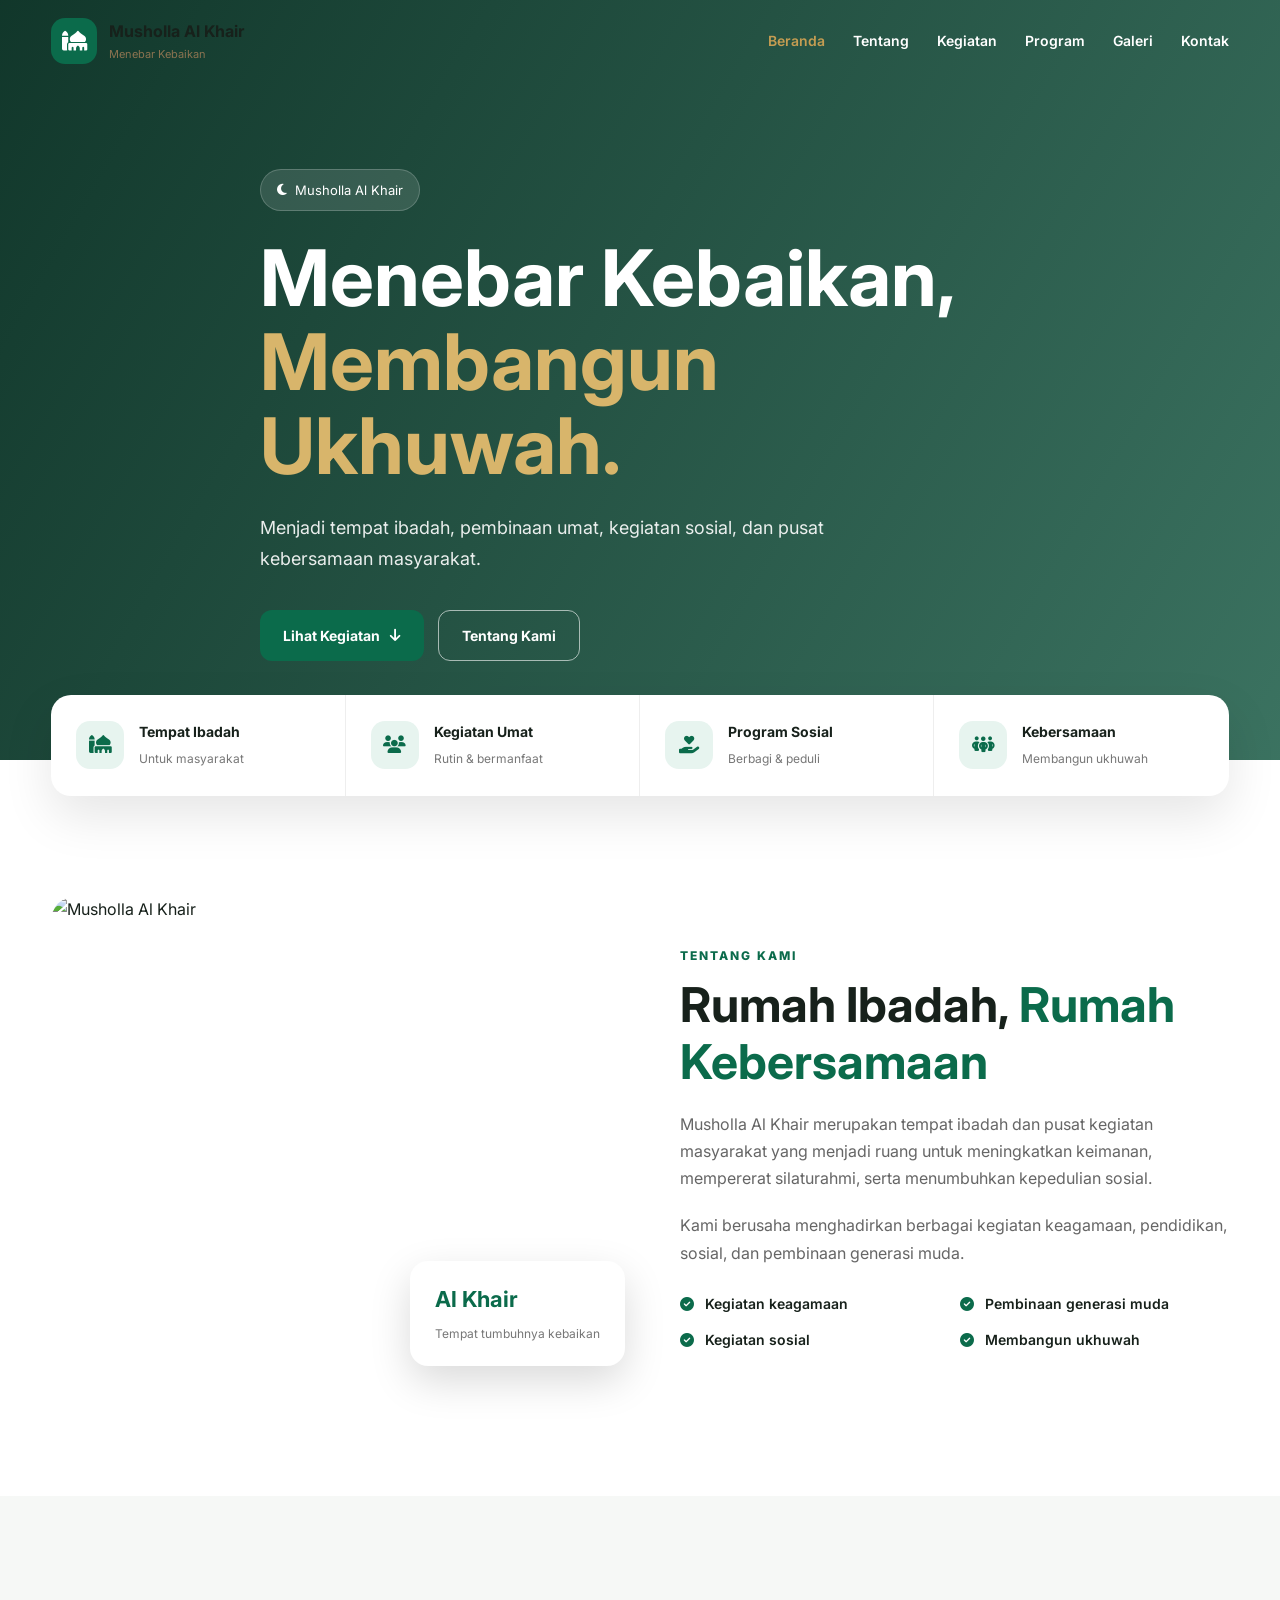
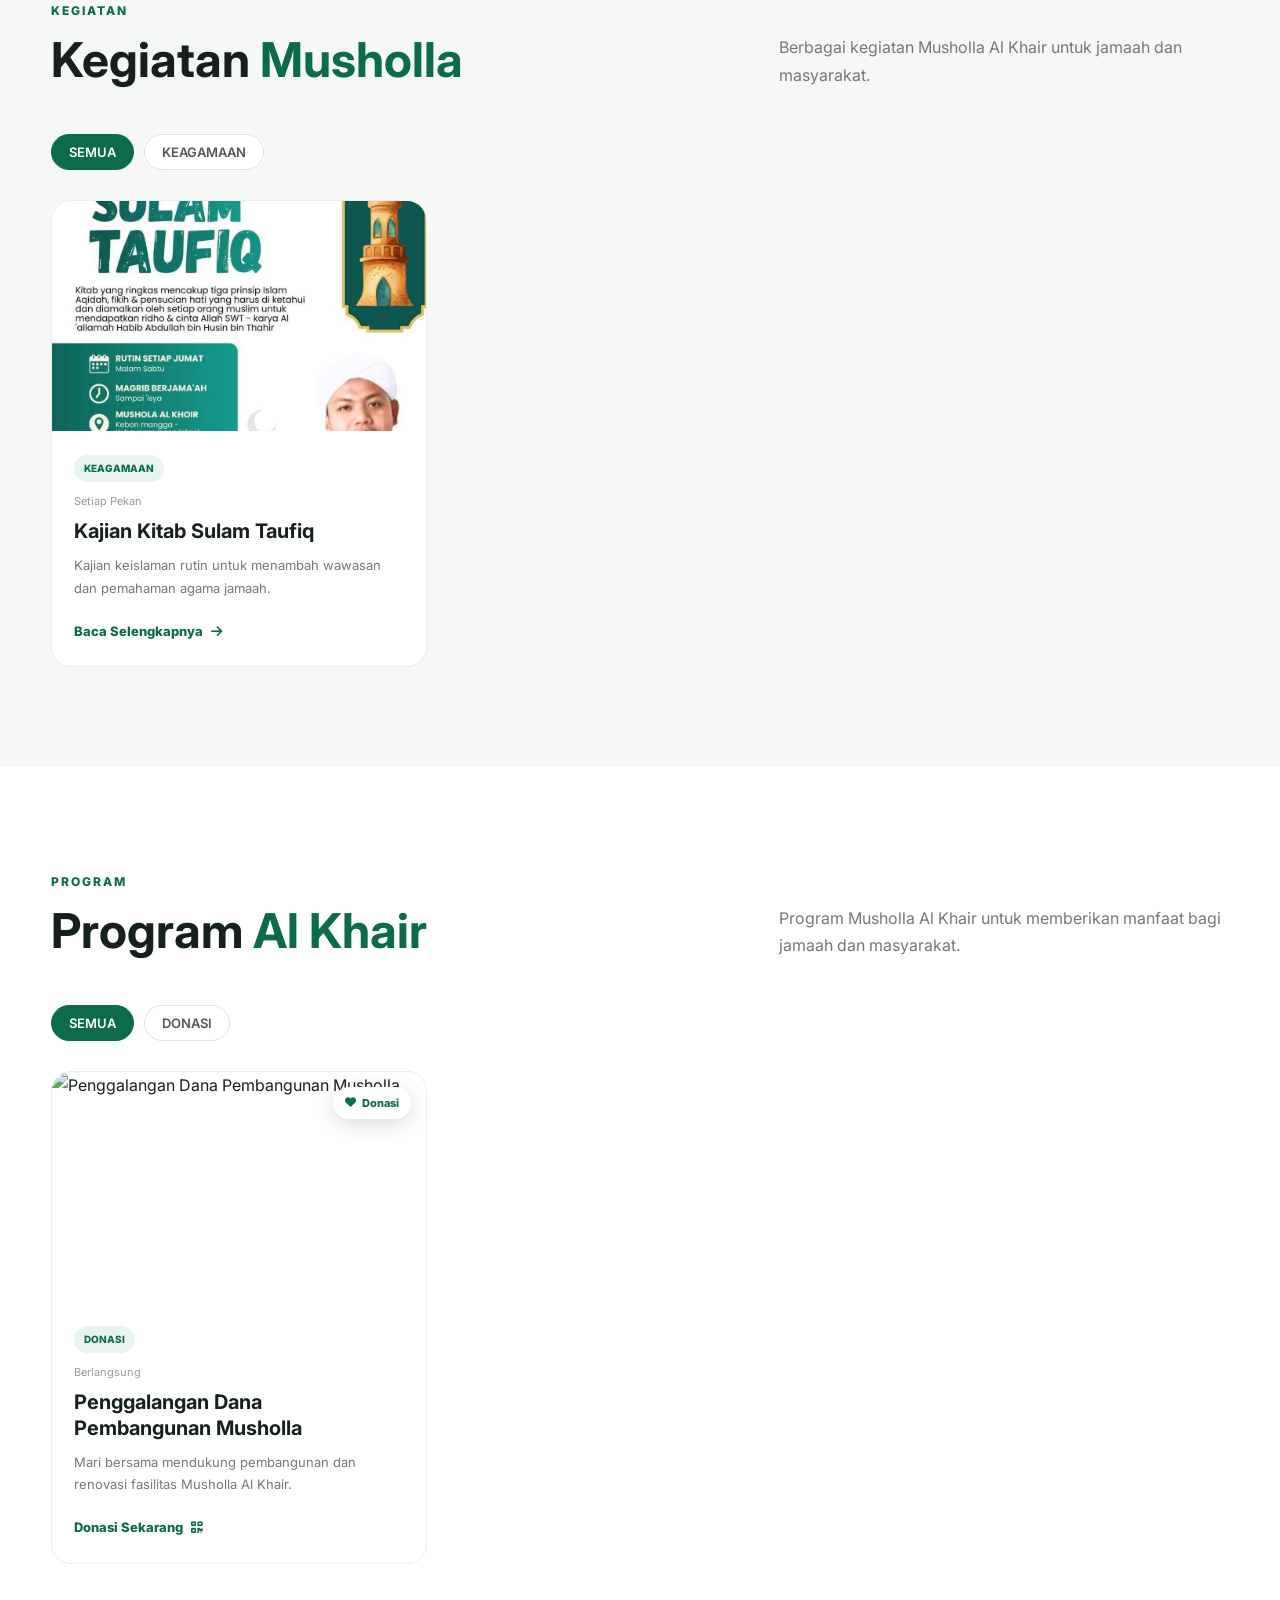
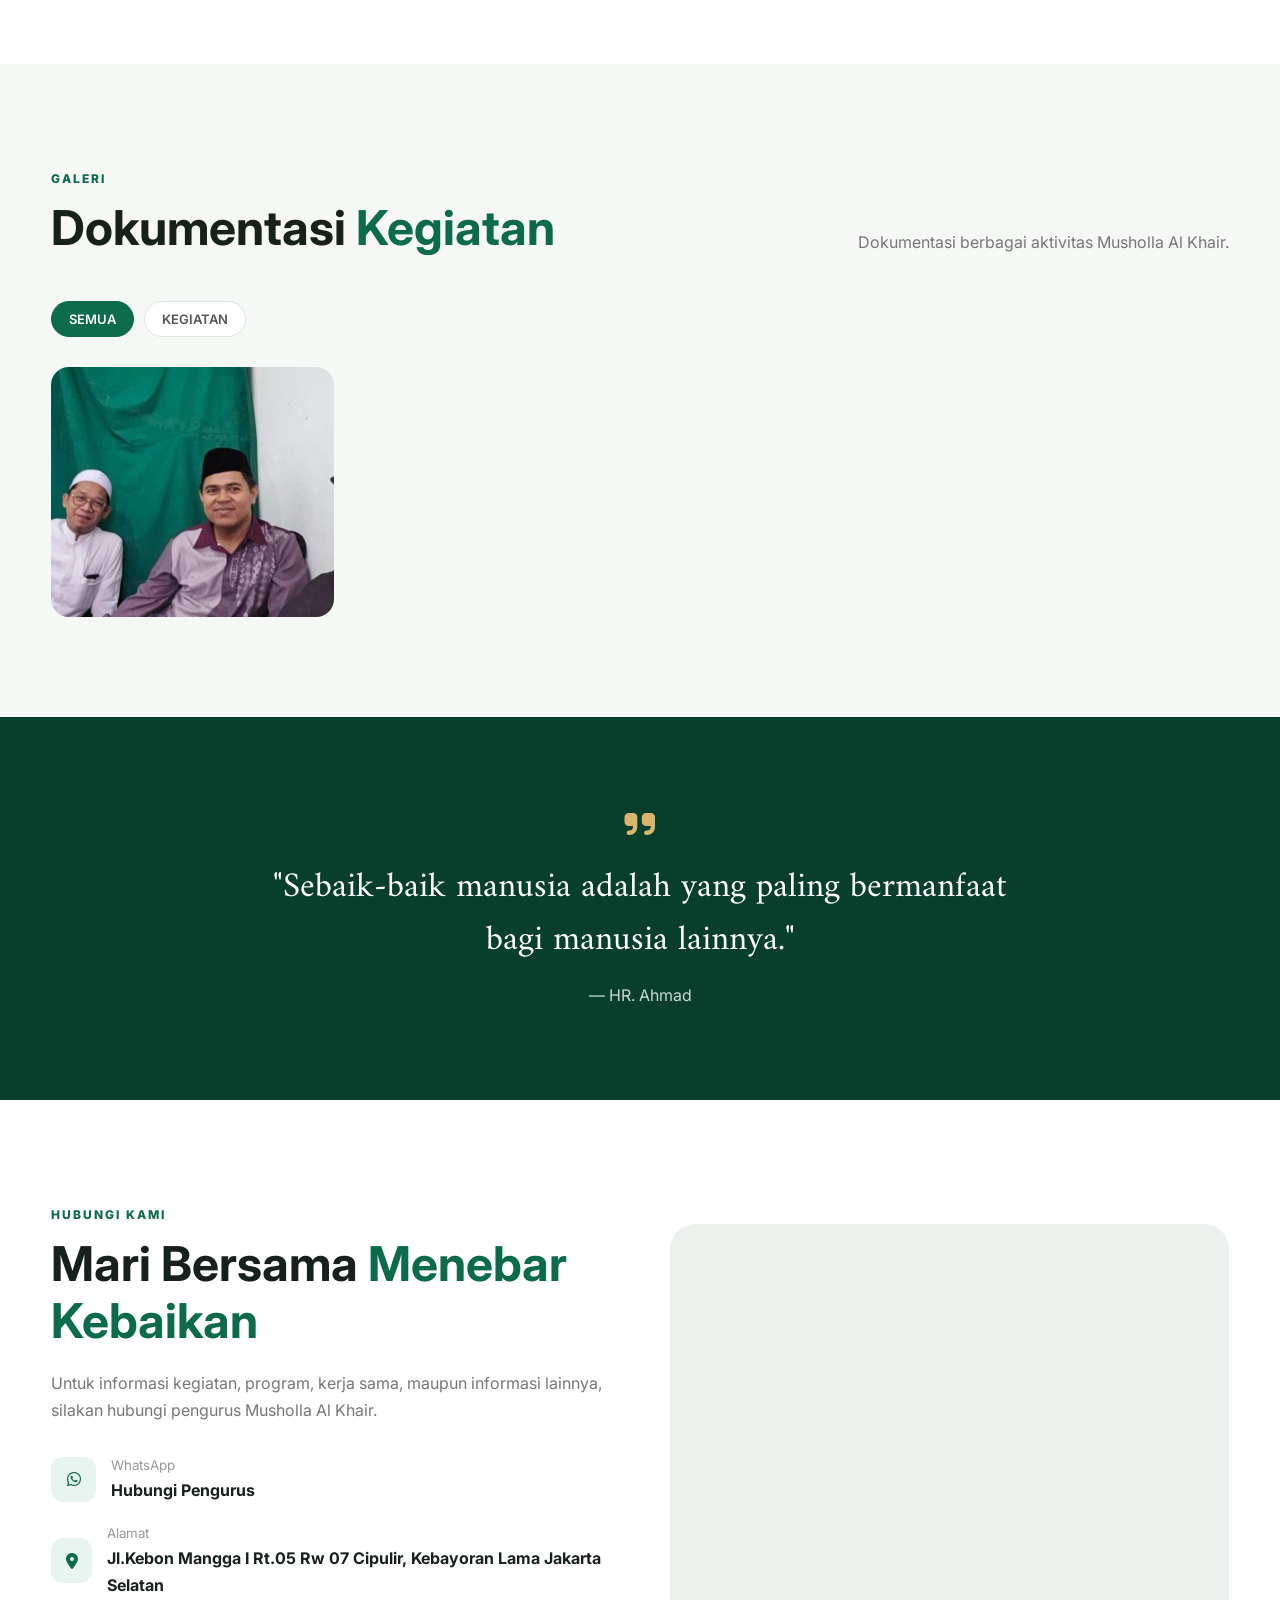
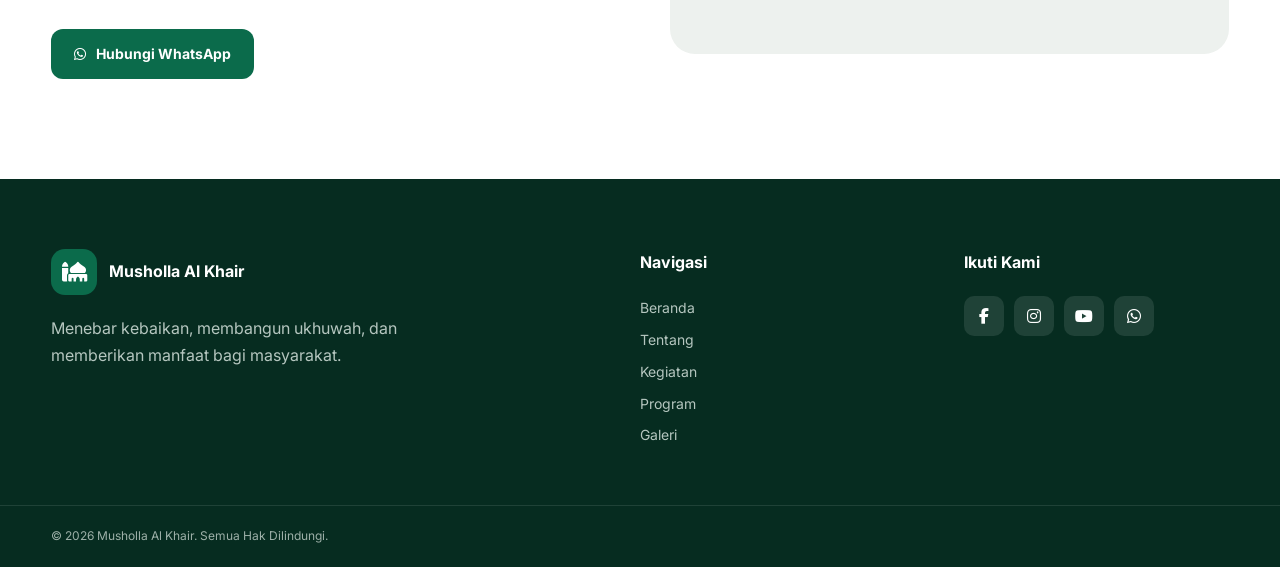
==== index.html @ 5856df9f "Update index.html" ====
<!DOCTYPE html>
<html lang="id">

<head>

    <meta charset="UTF-8">

    <meta
        name="viewport"
        content="width=device-width, initial-scale=1.0">

    <meta
        name="description"
        content="Website resmi Musholla Al Khair">

    <title>Musholla Al Khair</title>


    <!-- GOOGLE FONT -->

    <link
        rel="preconnect"
        href="https://fonts.googleapis.com">

    <link
        rel="preconnect"
        href="https://fonts.gstatic.com"
        crossorigin>

    <link
        href="https://fonts.googleapis.com/css2?family=Amiri:wght@400;700&family=Inter:wght@400;500;600;700;800&display=swap"
        rel="stylesheet">


    <!-- FONT AWESOME -->

    <link
        rel="stylesheet"
        href="https://cdnjs.cloudflare.com/ajax/libs/font-awesome/6.5.2/css/all.min.css">


    <!-- CSS -->

    <link
        rel="stylesheet"
        href="style.css">

</head>


<body>


<!-- =====================================================
     NAVBAR
===================================================== -->

<header
    class="navbar"
    id="navbar">

    <div class="container nav-container">


        <a
            href="#home"
            class="logo">

            <div class="logo-icon">
                <i class="fa-solid fa-mosque"></i>
            </div>

            <div class="logo-text">

                <strong>
                    Musholla Al Khair
                </strong>

                <span>
                    Menebar Kebaikan
                </span>

            </div>

        </a>


        <button
            class="menu-toggle"
            id="menuToggle">

            <i class="fa-solid fa-bars"></i>

        </button>


        <nav
            class="nav-menu"
            id="navMenu">

            <a
                href="#home"
                class="nav-link active">
                Beranda
            </a>

            <a
                href="#tentang"
                class="nav-link">
                Tentang
            </a>

            <a
                href="#kegiatan"
                class="nav-link">
                Kegiatan
            </a>

            <a
                href="#program"
                class="nav-link">
                Program
            </a>

            <a
                href="#galeri"
                class="nav-link">
                Galeri
            </a>

            <a
                href="#kontak"
                class="nav-link">
                Kontak
            </a>

        </nav>

    </div>

</header>



<!-- =====================================================
     HERO
===================================================== -->

<section
    class="hero"
    id="home">

    <div class="hero-overlay"></div>


    <div class="container hero-content">

        <span class="hero-badge">

            <i class="fa-solid fa-moon"></i>

            Musholla Al Khair

        </span>


        <h1>

            Menebar Kebaikan,
            <span>Membangun Ukhuwah.</span>

        </h1>


        <p>

            Menjadi tempat ibadah, pembinaan umat,
            kegiatan sosial, dan pusat kebersamaan
            masyarakat.

        </p>


        <div class="hero-buttons">

            <a
                href="#kegiatan"
                class="btn btn-primary">

                Lihat Kegiatan

                <i class="fa-solid fa-arrow-down"></i>

            </a>


            <a
                href="#tentang"
                class="btn btn-outline">

                Tentang Kami

            </a>

        </div>

    </div>

</section>



<!-- =====================================================
     QUICK INFO
===================================================== -->

<section class="quick-info">

    <div class="container quick-grid">


        <div class="quick-card">

            <div class="quick-icon">
                <i class="fa-solid fa-mosque"></i>
            </div>

            <div>

                <strong>
                    Tempat Ibadah
                </strong>

                <span>
                    Untuk masyarakat
                </span>

            </div>

        </div>


        <div class="quick-card">

            <div class="quick-icon">
                <i class="fa-solid fa-users"></i>
            </div>

            <div>

                <strong>
                    Kegiatan Umat
                </strong>

                <span>
                    Rutin & bermanfaat
                </span>

            </div>

        </div>


        <div class="quick-card">

            <div class="quick-icon">
                <i class="fa-solid fa-hand-holding-heart"></i>
            </div>

            <div>

                <strong>
                    Program Sosial
                </strong>

                <span>
                    Berbagi & peduli
                </span>

            </div>

        </div>


        <div class="quick-card">

            <div class="quick-icon">
                <i class="fa-solid fa-people-group"></i>
            </div>

            <div>

                <strong>
                    Kebersamaan
                </strong>

                <span>
                    Membangun ukhuwah
                </span>

            </div>

        </div>


    </div>

</section>



<!-- =====================================================
     TENTANG
===================================================== -->

<section
    class="section"
    id="tentang">

    <div class="container about-grid">


        <div class="about-image">

            <div class="about-image-main">

                <img
                    src="assets/musholla.jpg"
                    alt="Musholla Al Khair"
                    onerror="this.src='assets/no-image.jpg'">

            </div>


            <div class="about-badge">

                <strong>
                    Al Khair
                </strong>

                <span>
                    Tempat tumbuhnya kebaikan
                </span>

            </div>

        </div>


        <div class="about-content">

            <span class="section-label">
                TENTANG KAMI
            </span>


            <h2>

                Rumah Ibadah,
                <span>Rumah Kebersamaan</span>

            </h2>


            <p>

                Musholla Al Khair merupakan tempat ibadah
                dan pusat kegiatan masyarakat yang menjadi
                ruang untuk meningkatkan keimanan,
                mempererat silaturahmi, serta menumbuhkan
                kepedulian sosial.

            </p>


            <p>

                Kami berusaha menghadirkan berbagai
                kegiatan keagamaan, pendidikan, sosial,
                dan pembinaan generasi muda.

            </p>


            <div class="about-points">

                <div>
                    <i class="fa-solid fa-circle-check"></i>
                    Kegiatan keagamaan
                </div>

                <div>
                    <i class="fa-solid fa-circle-check"></i>
                    Pembinaan generasi muda
                </div>

                <div>
                    <i class="fa-solid fa-circle-check"></i>
                    Kegiatan sosial
                </div>

                <div>
                    <i class="fa-solid fa-circle-check"></i>
                    Membangun ukhuwah
                </div>

            </div>

        </div>

    </div>

</section>



<!-- =====================================================
     KEGIATAN
===================================================== -->

<section
    class="section section-light"
    id="kegiatan">

    <div class="container">


        <div class="section-heading">

            <div>

                <span class="section-label">
                    KEGIATAN
                </span>

                <h2>
                    Kegiatan
                    <span>Musholla</span>
                </h2>

            </div>


            <p>

                Berbagai kegiatan Musholla Al Khair
                untuk jamaah dan masyarakat.

            </p>

        </div>


        <!-- FILTER OTOMATIS DARI JSON -->

        <div
            class="category-filter"
            id="kegiatanFilter">
        </div>


        <!-- DATA OTOMATIS DARI KEGIATAN.JSON -->

        <div
            class="content-grid"
            id="kegiatanContainer">

            <div class="loading">

                <i class="fa-solid fa-spinner fa-spin"></i>

                Memuat kegiatan...

            </div>

        </div>

    </div>

</section>



<!-- =====================================================
     PROGRAM
===================================================== -->

<section
    class="section"
    id="program">

    <div class="container">


        <div class="section-heading">

            <div>

                <span class="section-label">
                    PROGRAM
                </span>

                <h2>
                    Program
                    <span>Al Khair</span>
                </h2>

            </div>


            <p>

                Program Musholla Al Khair untuk
                memberikan manfaat bagi jamaah
                dan masyarakat.

            </p>

        </div>


        <!-- FILTER OTOMATIS -->

        <div
            class="category-filter"
            id="programFilter">
        </div>


        <!-- DATA DARI PROGRAM.JSON -->

        <div
            class="content-grid"
            id="programContainer">

            <div class="loading">

                <i class="fa-solid fa-spinner fa-spin"></i>

                Memuat program...

            </div>

        </div>

    </div>

</section>



<!-- =====================================================
     GALERI
===================================================== -->

<section
    class="section section-light"
    id="galeri">

    <div class="container">


        <div class="section-heading">

            <div>

                <span class="section-label">
                    GALERI
                </span>

                <h2>
                    Dokumentasi
                    <span>Kegiatan</span>
                </h2>

            </div>


            <p>

                Dokumentasi berbagai aktivitas
                Musholla Al Khair.

            </p>

        </div>


        <!-- FILTER -->

        <div
            class="category-filter"
            id="galeriFilter">
        </div>


        <!-- DATA DARI GALERI.JSON -->

        <div
            class="gallery-grid"
            id="galeriContainer">

            <div class="loading">

                <i class="fa-solid fa-spinner fa-spin"></i>

                Memuat galeri...

            </div>

        </div>

    </div>

</section>



<!-- =====================================================
     QUOTE
===================================================== -->

<section class="quote-section">

    <div class="container">

        <div class="quote-content">

            <i class="fa-solid fa-quote-right quote-icon"></i>

            <p>

                "Sebaik-baik manusia adalah yang
                paling bermanfaat bagi manusia lainnya."

            </p>

            <span>
                — HR. Ahmad
            </span>

        </div>

    </div>

</section>



<!-- =====================================================
     KONTAK
===================================================== -->

<section
    class="section"
    id="kontak">

    <div class="container contact-grid">


        <div class="contact-info">

            <span class="section-label">
                HUBUNGI KAMI
            </span>


            <h2>

                Mari Bersama
                <span>Menebar Kebaikan</span>

            </h2>


            <p>

                Untuk informasi kegiatan, program,
                kerja sama, maupun informasi lainnya,
                silakan hubungi pengurus Musholla Al Khair.

            </p>


            <div class="contact-list">

                <div class="contact-item">

                    <div class="contact-icon">

                        <i class="fa-brands fa-whatsapp"></i>

                    </div>

                    <div>

                        <small>
                            WhatsApp
                        </small>

                        <strong>
                            Hubungi Pengurus
                        </strong>

                    </div>

                </div>


                <div class="contact-item">

                    <div class="contact-icon">

                        <i class="fa-solid fa-location-dot"></i>

                    </div>

                    <div>

                        <small>
                            Alamat
                        </small>

                        <strong>
                            Jl.Kebon Mangga I Rt.05 Rw 07 Cipulir, Kebayoran Lama Jakarta Selatan
                        </strong>

                    </div>

                </div>

            </div>


            <a
                href="https://wa.me/6287781546647"
                target="_blank"
                class="btn btn-primary">

                <i class="fa-brands fa-whatsapp"></i>

                Hubungi WhatsApp

            </a>

        </div>


        <div class="map-box">

            <iframe
                src="https://www.google.com/maps/embed?pb=!1m18!1m12!1m3!1d253838.4891279268!2d106.48864358671881!3d-6.233859599999998!2m3!1f0!2f0!3f0!3m2!1i1024!2i768!4f13.1!3m3!1m2!1s0x2e69f1f5f1767aef%3A0x441245a00225a59f!2sMusala%20Al%20Khair!5e0!3m2!1sen!2sus!4v1790124593108!5m2!1sen!2sus" width="400" height="300" style="border:0;" allowfullscreen="" loading="lazy" referrerpolicy="strict-origin-when-cross-origin"
                loading="lazy"
                allowfullscreen>
            </iframe>

        </div>

    </div>

</section>



<!-- =====================================================
     FOOTER
===================================================== -->

<footer class="footer">

    <div class="container footer-grid">


        <div>

            <div class="footer-logo">

                <div class="logo-icon">

                    <i class="fa-solid fa-mosque"></i>

                </div>

                <strong>
                    Musholla Al Khair
                </strong>

            </div>


            <p>

                Menebar kebaikan,
                membangun ukhuwah,
                dan memberikan manfaat
                bagi masyarakat.

            </p>

        </div>


        <div>

            <h4>
                Navigasi
            </h4>

            <a href="#home">
                Beranda
            </a>

            <a href="#tentang">
                Tentang
            </a>

            <a href="#kegiatan">
                Kegiatan
            </a>

            <a href="#program">
                Program
            </a>

            <a href="#galeri">
                Galeri
            </a>

        </div>


        <div>

            <h4>
                Ikuti Kami
            </h4>

            <div class="social-links">

                <a href="#">
                    <i class="fa-brands fa-facebook-f"></i>
                </a>

                <a href="#">
                    <i class="fa-brands fa-instagram"></i>
                </a>

                <a href="#">
                    <i class="fa-brands fa-youtube"></i>
                </a>

                <a href="#">
                    <i class="fa-brands fa-whatsapp"></i>
                </a>

            </div>

        </div>

    </div>


    <div class="footer-bottom">

        <div class="container">

            © 2026 Musholla Al Khair.
            Semua Hak Dilindungi.

        </div>

    </div>

</footer>



<!-- =====================================================
     MODAL DETAIL
===================================================== -->

<div
    class="modal"
    id="detailModal">


    <div
        class="modal-overlay"
        id="modalOverlay">
    </div>


    <div class="modal-box">


        <button
            class="modal-close"
            id="modalClose">

            <i class="fa-solid fa-xmark"></i>

        </button>


        <img
            id="modalImage"
            src=""
            alt="">


        <div class="modal-body">

            <span
                id="modalCategory"
                class="card-category">
            </span>


            <span
                id="modalDate"
                class="card-date">
            </span>


            <h2 id="modalTitle">
            </h2>


            <div
                id="modalContent"
                class="modal-content-text">
            </div>

        </div>

    </div>

</div>



<!-- BACK TO TOP -->

<button
    class="back-top"
    id="backTop">

    <i class="fa-solid fa-arrow-up"></i>

</button>



<script src="script.js"></script>

</body>

</html>
---- style.css ----
/* ========================================
   RESET
======================================== */

* {
    margin: 0;
    padding: 0;
    box-sizing: border-box;
}

html {
    scroll-behavior: smooth;
}

body {
    font-family: "Inter", sans-serif;
    color: #17211b;
    background: #ffffff;
    line-height: 1.7;
}

img {
    width: 100%;
    display: block;
}

a {
    text-decoration: none;
    color: inherit;
}

button {
    font-family: inherit;
}

.container {
    width: min(1180px, 92%);
    margin: auto;
}



/* ========================================
   NAVBAR
======================================== */

.navbar {
    position: fixed;
    top: 0;
    left: 0;
    width: 100%;
    z-index: 1000;
    padding: 18px 0;
    transition: .3s;
}

.navbar.scrolled {
    background: rgba(255,255,255,.96);
    box-shadow: 0 5px 30px rgba(0,0,0,.08);
    backdrop-filter: blur(10px);
}

.nav-container {
    display: flex;
    align-items: center;
    justify-content: space-between;
}

.logo {
    display: flex;
    align-items: center;
    gap: 12px;
}

.logo-icon {
    width: 46px;
    height: 46px;
    border-radius: 14px;
    background: #0b6b4b;
    color: white;
    display: grid;
    place-items: center;
    font-size: 20px;
}

.logo-text {
    display: flex;
    flex-direction: column;
}

.logo-text strong {
    font-size: 16px;
}

.logo-text span {
    font-size: 11px;
    color: #8b7350;
}

.nav-menu {
    display: flex;
    gap: 28px;
}

.nav-link {
    font-size: 14px;
    font-weight: 600;
    color: #ffffff;
    transition: .3s;
}

.navbar.scrolled .nav-link {
    color: #17211b;
}

.nav-link:hover,
.nav-link.active {
    color: #c59d52;
}

.menu-toggle {
    display: none;
    border: 0;
    background: none;
    font-size: 25px;
    cursor: pointer;
}



/* ========================================
   HERO
======================================== */

.hero {
    min-height: 760px;
    display: flex;
    align-items: center;
    position: relative;

    background:
        linear-gradient(
            120deg,
            rgba(4,44,31,.95),
            rgba(4,75,52,.78)
        ),
        url("assets/hero.jpg") center/cover;
}

.hero-content {
    position: relative;
    z-index: 2;
    color: white;
    max-width: 760px;
    padding-top: 70px;
}

.hero-badge {
    display: inline-flex;
    align-items: center;
    gap: 8px;
    background: rgba(255,255,255,.12);
    border: 1px solid rgba(255,255,255,.2);
    padding: 9px 16px;
    border-radius: 50px;
    font-size: 13px;
    margin-bottom: 25px;
}

.hero h1 {
    font-size: clamp(42px, 7vw, 78px);
    line-height: 1.08;
    margin-bottom: 25px;
}

.hero h1 span {
    color: #d8b56b;
    display: block;
}

.hero p {
    max-width: 650px;
    font-size: 18px;
    opacity: .9;
    margin-bottom: 35px;
}

.hero-buttons {
    display: flex;
    gap: 14px;
    flex-wrap: wrap;
}



/* ========================================
   BUTTON
======================================== */

.btn {
    display: inline-flex;
    align-items: center;
    justify-content: center;
    gap: 10px;
    padding: 13px 23px;
    border-radius: 12px;
    font-weight: 700;
    font-size: 14px;
    transition: .3s;
}

.btn-primary {
    background: #0b6b4b;
    color: white;
}

.btn-primary:hover {
    background: #08543b;
    transform: translateY(-2px);
}

.btn-outline {
    border: 1px solid rgba(255,255,255,.6);
    color: white;
}

.btn-outline:hover {
    background: white;
    color: #0b6b4b;
}



/* ========================================
   QUICK INFO
======================================== */

.quick-info {
    margin-top: -65px;
    position: relative;
    z-index: 10;
}

.quick-grid {
    display: grid;
    grid-template-columns: repeat(4,1fr);
    background: white;
    box-shadow: 0 20px 50px rgba(0,0,0,.1);
    border-radius: 20px;
    overflow: hidden;
}

.quick-card {
    padding: 25px;
    display: flex;
    align-items: center;
    gap: 15px;
    border-right: 1px solid #eee;
}

.quick-card:last-child {
    border-right: 0;
}

.quick-icon {
    width: 48px;
    height: 48px;
    border-radius: 14px;
    background: #e7f4ef;
    color: #0b6b4b;
    display: grid;
    place-items: center;
    font-size: 18px;
}

.quick-card strong {
    display: block;
    font-size: 14px;
}

.quick-card span {
    font-size: 12px;
    color: #777;
}



/* ========================================
   SECTION
======================================== */

.section {
    padding: 100px 0;
}

.section-light {
    background: #f6f8f6;
}

.section-heading {
    display: flex;
    align-items: end;
    justify-content: space-between;
    gap: 40px;
    margin-bottom: 45px;
}

.section-heading p {
    max-width: 450px;
    color: #777;
}

.section-label {
    color: #0b6b4b;
    font-size: 12px;
    font-weight: 800;
    letter-spacing: 2px;
}

.section h2 {
    font-size: clamp(32px,5vw,48px);
    line-height: 1.2;
    margin-top: 8px;
}

.section h2 span {
    color: #0b6b4b;
}



/* ========================================
   ABOUT
======================================== */

.about-grid {
    display: grid;
    grid-template-columns: 1fr 1fr;
    gap: 80px;
    align-items: center;
}

.about-image {
    position: relative;
}

.about-image-main {
    border-radius: 25px;
    overflow: hidden;
    height: 500px;
}

.about-image-main img {
    height: 100%;
    object-fit: cover;
}

.about-badge {
    position: absolute;
    right: -25px;
    bottom: 30px;
    background: white;
    padding: 20px 25px;
    border-radius: 18px;
    box-shadow: 0 15px 40px rgba(0,0,0,.15);
}

.about-badge strong {
    display: block;
    color: #0b6b4b;
    font-size: 22px;
}

.about-badge span {
    font-size: 12px;
    color: #777;
}

.about-content p {
    color: #666;
    margin-top: 20px;
}

.about-points {
    margin-top: 25px;
    display: grid;
    grid-template-columns: 1fr 1fr;
    gap: 12px;
}

.about-points div {
    font-size: 14px;
    font-weight: 600;
}

.about-points i {
    color: #0b6b4b;
    margin-right: 7px;
}



/* ========================================
   FILTER
======================================== */

.category-filter {
    display: flex;
    gap: 10px;
    flex-wrap: wrap;
    margin-bottom: 30px;
}

.filter-btn {
    border: 1px solid #dce5df;
    background: white;
    color: #555;
    padding: 9px 17px;
    border-radius: 50px;
    cursor: pointer;
    font-size: 13px;
    font-weight: 600;
    transition: .3s;
}

.filter-btn:hover,
.filter-btn.active {
    background: #0b6b4b;
    border-color: #0b6b4b;
    color: white;
}



/* ========================================
   CONTENT GRID
======================================== */

.content-grid {
    display: grid;
    grid-template-columns: repeat(3,1fr);
    gap: 25px;
}



/* ========================================
   CARD
======================================== */

.data-card {
    background: white;
    border-radius: 20px;
    overflow: hidden;
    border: 1px solid #e8eee9;
    transition: .3s;
}

.data-card:hover {
    transform: translateY(-7px);
    box-shadow: 0 20px 45px rgba(0,0,0,.08);
}

.card-image {
    height: 230px;
    position: relative;
    overflow: hidden;
}

.card-image img {
    height: 100%;
    object-fit: cover;
    transition: .5s;
}

.data-card:hover .card-image img {
    transform: scale(1.06);
}

.card-body {
    padding: 22px;
}

.card-category {
    display: inline-block;
    background: #e8f4ef;
    color: #0b6b4b;
    padding: 5px 10px;
    border-radius: 50px;
    font-size: 10px;
    font-weight: 800;
    margin-bottom: 10px;
}

.card-date {
    display: block;
    font-size: 11px;
    color: #999;
    margin-bottom: 8px;
}

.card-body h3 {
    font-size: 20px;
    line-height: 1.3;
    margin-bottom: 10px;
}

.card-body p {
    color: #777;
    font-size: 13px;
    margin-bottom: 18px;
}

.read-more {
    border: 0;
    background: none;
    color: #0b6b4b;
    font-weight: 800;
    font-size: 13px;
    cursor: pointer;
}

.read-more i {
    margin-left: 5px;
}



/* ========================================
   GALLERY
======================================== */

.gallery-grid {
    display: grid;
    grid-template-columns: repeat(4,1fr);
    gap: 15px;
}

.gallery-item {
    position: relative;
    height: 250px;
    border-radius: 18px;
    overflow: hidden;
    cursor: pointer;
}

.gallery-item img {
    height: 100%;
    object-fit: cover;
    transition: .5s;
}

.gallery-item:hover img {
    transform: scale(1.08);
}

.gallery-overlay {
    position: absolute;
    inset: 0;
    background: linear-gradient(
        transparent,
        rgba(0,0,0,.8)
    );
    display: flex;
    flex-direction: column;
    justify-content: end;
    padding: 20px;
    color: white;
    opacity: 0;
    transition: .3s;
}

.gallery-item:hover .gallery-overlay {
    opacity: 1;
}

.gallery-overlay h3 {
    font-size: 16px;
}

.gallery-overlay span {
    font-size: 11px;
}



/* ========================================
   QUOTE
======================================== */

.quote-section {
    background: #073f2c;
    color: white;
    padding: 90px 0;
    text-align: center;
}

.quote-content {
    max-width: 800px;
    margin: auto;
}

.quote-icon {
    color: #d8b56b;
    font-size: 35px;
    margin-bottom: 20px;
}

.quote-content p {
    font-family: "Amiri", serif;
    font-size: 35px;
    line-height: 1.5;
}

.quote-content span {
    display: block;
    margin-top: 15px;
    color: #c9d8d1;
}



/* ========================================
   CONTACT
======================================== */

.contact-grid {
    display: grid;
    grid-template-columns: 1fr 1fr;
    gap: 60px;
    align-items: center;
}

.contact-info > p {
    color: #777;
    margin: 20px 0 30px;
}

.contact-list {
    margin-bottom: 30px;
}

.contact-item {
    display: flex;
    gap: 15px;
    align-items: center;
    margin-bottom: 18px;
}

.contact-icon {
    width: 45px;
    height: 45px;
    background: #e7f4ef;
    color: #0b6b4b;
    border-radius: 12px;
    display: grid;
    place-items: center;
}

.contact-item small {
    display: block;
    color: #999;
}

.contact-item strong {
    display: block;
}

.map-box {
    height: 430px;
    border-radius: 25px;
    overflow: hidden;
    position: relative;
    background: #edf1ee;
}

.map-box iframe {
    width: 100%;
    height: 100%;
    border: 0;
}

.map-placeholder {
    position: absolute;
    inset: 0;
    display: none;
    place-items: center;
    background: #e8eee9;
    color: #0b6b4b;
    font-weight: 700;
    gap: 10px;
}



/* ========================================
   FOOTER
======================================== */

.footer {
    background: #062c20;
    color: white;
    padding-top: 70px;
}

.footer-grid {
    display: grid;
    grid-template-columns: 2fr 1fr 1fr;
    gap: 60px;
    padding-bottom: 50px;
}

.footer-logo {
    display: flex;
    align-items: center;
    gap: 12px;
    margin-bottom: 20px;
}

.footer p {
    color: #b5c6bf;
    max-width: 400px;
}

.footer h4 {
    margin-bottom: 20px;
}

.footer-grid > div:nth-child(2) a {
    display: block;
    color: #b5c6bf;
    margin-bottom: 8px;
    font-size: 14px;
}

.social-links {
    display: flex;
    gap: 10px;
}

.social-links a {
    width: 40px;
    height: 40px;
    display: grid;
    place-items: center;
    border-radius: 10px;
    background: rgba(255,255,255,.1);
}

.footer-bottom {
    border-top: 1px solid rgba(255,255,255,.1);
    padding: 20px 0;
    color: #9db0a8;
    font-size: 12px;
}



/* ========================================
   MODAL
======================================== */

.modal {
    position: fixed;
    inset: 0;
    z-index: 2000;
    display: none;
    align-items: center;
    justify-content: center;
    padding: 20px;
}

.modal.show {
    display: flex;
}

.modal-overlay {
    position: absolute;
    inset: 0;
    background: rgba(0,0,0,.7);
    backdrop-filter: blur(5px);
}

.modal-box {
    position: relative;
    z-index: 2;
    background: white;
    width: min(850px,100%);
    max-height: 90vh;
    overflow-y: auto;
    border-radius: 25px;
    box-shadow: 0 30px 80px rgba(0,0,0,.3);
}

.modal-box > img {
    width: 100%;
    height: 350px;
    object-fit: cover;
}

.modal-body {
    padding: 30px;
}

.modal-body h2 {
    font-size: 30px;
    margin: 8px 0 20px;
}

.modal-content-text {
    color: #666;
    line-height: 1.9;
    white-space: pre-line;
}

.modal-close {
    position: absolute;
    right: 18px;
    top: 18px;
    z-index: 5;
    width: 40px;
    height: 40px;
    border: 0;
    border-radius: 50%;
    background: white;
    cursor: pointer;
    font-size: 18px;
}



/* ========================================
   LOADING
======================================== */

.loading {
    grid-column: 1 / -1;
    text-align: center;
    padding: 50px;
    color: #777;
}



/* ========================================
   BACK TOP
======================================== */

.back-top {
    position: fixed;
    right: 25px;
    bottom: 25px;
    width: 45px;
    height: 45px;
    border: 0;
    border-radius: 14px;
    background: #0b6b4b;
    color: white;
    cursor: pointer;
    opacity: 0;
    visibility: hidden;
    transition: .3s;
    z-index: 500;
}

.back-top.show {
    opacity: 1;
    visibility: visible;
}



/* ========================================
   RESPONSIVE
======================================== */

@media(max-width: 900px) {

    .nav-menu {
        position: absolute;
        top: 80px;
        left: 4%;
        width: 92%;
        background: white;
        padding: 20px;
        border-radius: 18px;
        box-shadow: 0 20px 40px rgba(0,0,0,.1);
        display: none;
        flex-direction: column;
    }

    .nav-menu.show {
        display: flex;
    }

    .nav-link {
        color: #17211b !important;
    }

    .menu-toggle {
        display: block;
        color: white;
    }

    .navbar.scrolled .menu-toggle {
        color: #17211b;
    }

    .quick-grid {
        grid-template-columns: 1fr 1fr;
    }

    .quick-card {
        border-bottom: 1px solid #eee;
    }

    .about-grid,
    .contact-grid {
        grid-template-columns: 1fr;
    }

    .content-grid {
        grid-template-columns: 1fr 1fr;
    }

    .gallery-grid {
        grid-template-columns: 1fr 1fr;
    }

    .footer-grid {
        grid-template-columns: 1fr 1fr;
    }

    .about-badge {
        right: 15px;
    }

}



@media(max-width: 600px) {

    .hero {
        min-height: 680px;
    }

    .hero h1 {
        font-size: 42px;
    }

    .hero p {
        font-size: 15px;
    }

    .quick-grid {
        grid-template-columns: 1fr;
    }

    .quick-card {
        border-right: 0;
    }

    .section {
        padding: 70px 0;
    }

    .section-heading {
        display: block;
    }

    .section-heading p {
        margin-top: 15px;
    }

    .content-grid {
        grid-template-columns: 1fr;
    }

    .gallery-grid {
        grid-template-columns: 1fr 1fr;
    }

    .gallery-item {
        height: 180px;
    }

    .about-image-main {
        height: 350px;
    }

    .about-points {
        grid-template-columns: 1fr;
    }

    .quote-content p {
        font-size: 28px;
    }

    .contact-grid {
        gap: 30px;
    }

    .footer-grid {
        grid-template-columns: 1fr;
        gap: 35px;
    }

    .modal-box > img {
        height: 220px;
    }

    .modal-body {
        padding: 20px;
    }

}
/* =====================================================
   PROGRAM DONASI
===================================================== */

.donation-program {
    position: relative;
}


.donation-badge {
    position: absolute;
    top: 15px;
    right: 15px;

    display: inline-flex;
    align-items: center;
    gap: 6px;

    background: #ffffff;
    color: #0b6b4b;

    padding: 7px 12px;

    border-radius: 50px;

    font-size: 11px;
    font-weight: 800;

    box-shadow:
        0 5px 20px rgba(0,0,0,.15);
}


.donation-button {
    color: #0b6b4b;
}



/* =====================================================
   DONATION DETAIL
===================================================== */

.donation-detail > p {
    color: #666;
    margin-bottom: 25px;
}


.donation-amount {
    display: grid;
    grid-template-columns: 1fr 1fr;
    gap: 15px;
    margin-bottom: 20px;
}


.donation-amount > div {
    background: #f4f8f5;
    padding: 15px;
    border-radius: 14px;
}


.donation-amount small {
    display: block;
    color: #999;
    font-size: 11px;
    margin-bottom: 5px;
}


.donation-amount strong {
    display: block;
    color: #0b6b4b;
    font-size: 18px;
}


.detail-progress {
    display: flex;
    align-items: center;
    gap: 12px;
    margin-bottom: 30px;
}


.detail-progress-bar {
    height: 9px;
    flex: 1;
    background: #e4ebe6;
    border-radius: 50px;
    overflow: hidden;
}


.detail-progress-bar div {
    height: 100%;
    background: #0b6b4b;
    border-radius: 50px;
}


.detail-progress > strong {
    color: #0b6b4b;
    font-size: 13px;
}



/* =====================================================
   QR DETAIL
===================================================== */

.qr-detail {
    text-align: center;
    background: #f7faf8;
    padding: 25px;
    border-radius: 20px;
}


.qr-detail img {
    width: 240px;
    height: 240px;
    object-fit: contain;
    margin: auto;
    background: white;
    padding: 10px;
    border-radius: 12px;
}


.qr-detail h4 {
    margin-top: 15px;
}


.qr-detail p {
    color: #888;
    font-size: 12px;
    margin-top: 5px;
}



/* =====================================================
   BANK
===================================================== */

.bank-detail {
    margin-top: 20px;
    background: #f4f8f5;
    padding: 18px;
    border-radius: 15px;
}


.bank-detail small {
    display: block;
    color: #999;
    font-size: 11px;
}


.bank-detail > strong {
    display: block;
    margin: 3px 0 8px;
}


.bank-number {
    display: flex;
    align-items: center;
    gap: 10px;
}


.bank-number span {
    font-size: 20px;
    font-weight: 800;
    color: #0b6b4b;
}


.bank-number button {
    width: 34px;
    height: 34px;
    border: 0;
    border-radius: 8px;
    background: #dceee6;
    color: #0b6b4b;
    cursor: pointer;
}



/* =====================================================
   MOBILE
===================================================== */

@media(max-width:600px) {

    .donation-amount {
        grid-template-columns: 1fr;
    }


    .qr-detail img {
        width: 200px;
        height: 200px;
    }


    .bank-number span {
        font-size: 17px;
    }

}
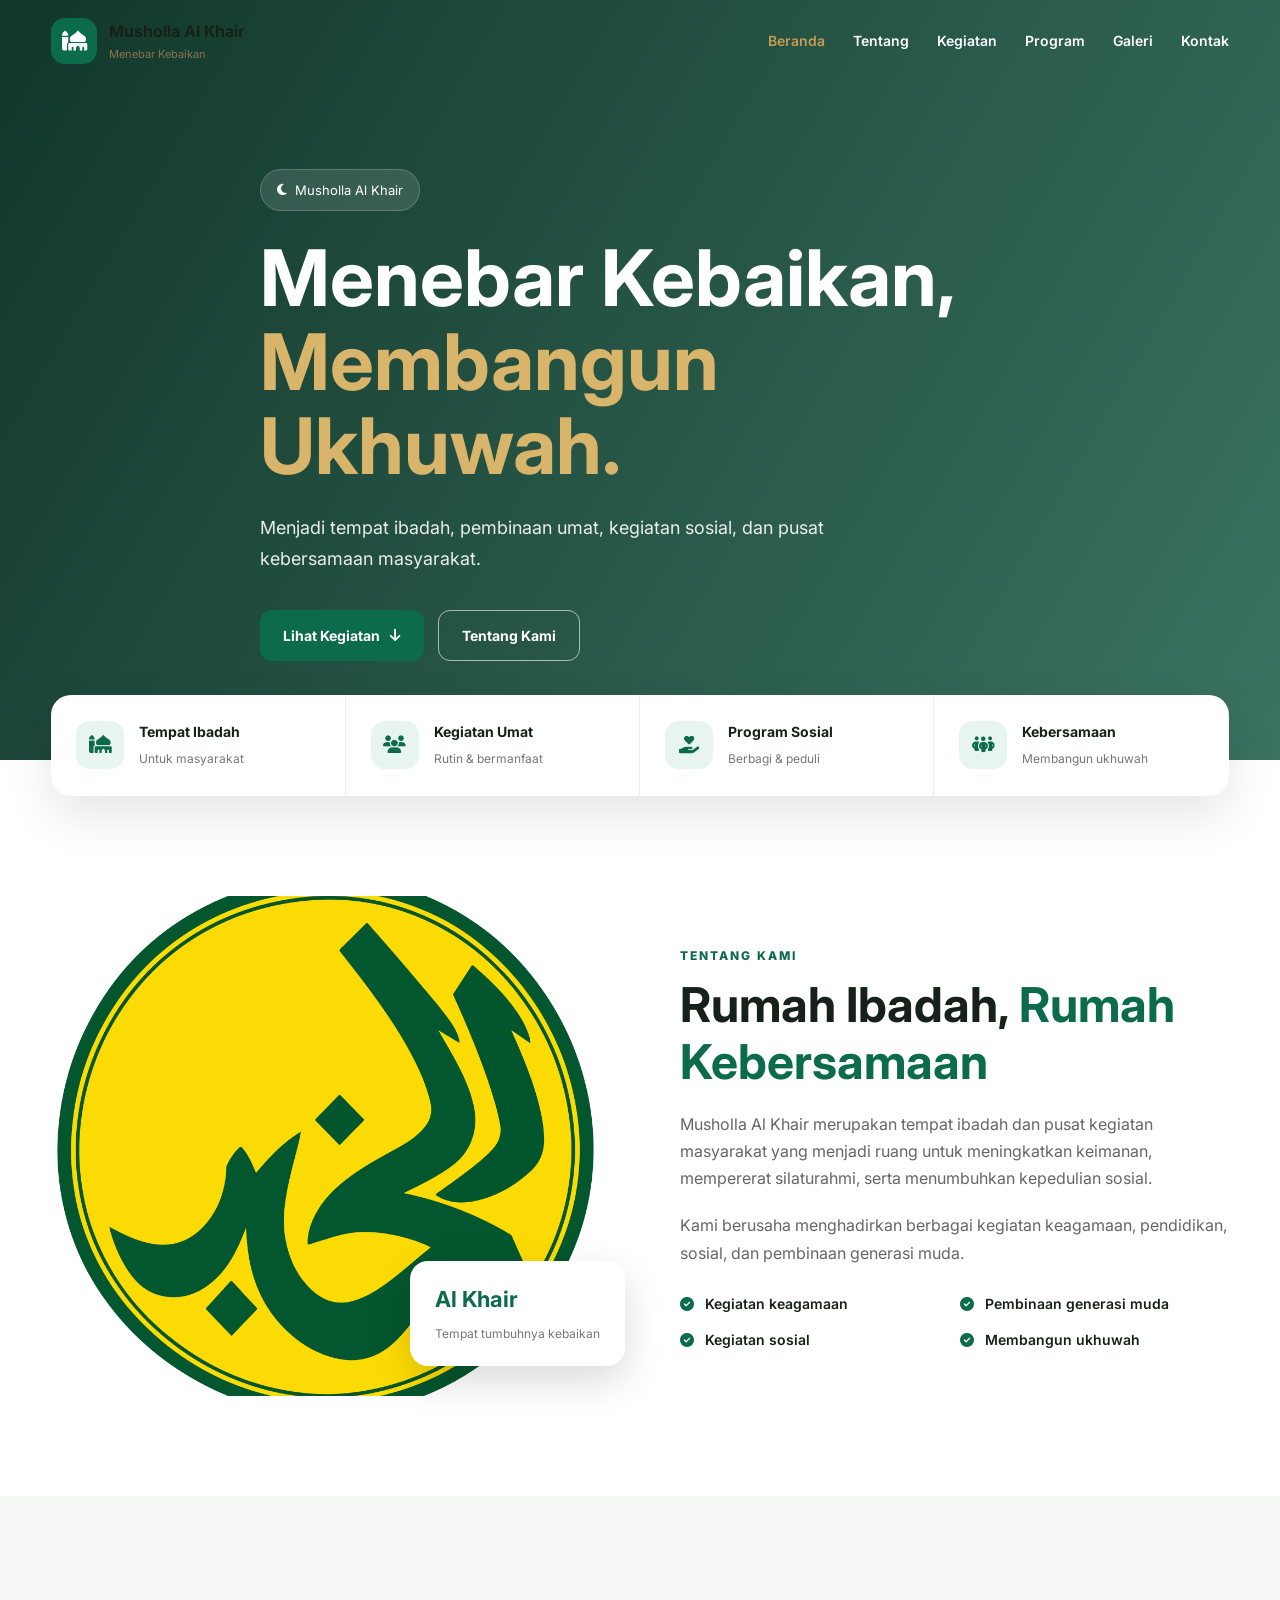
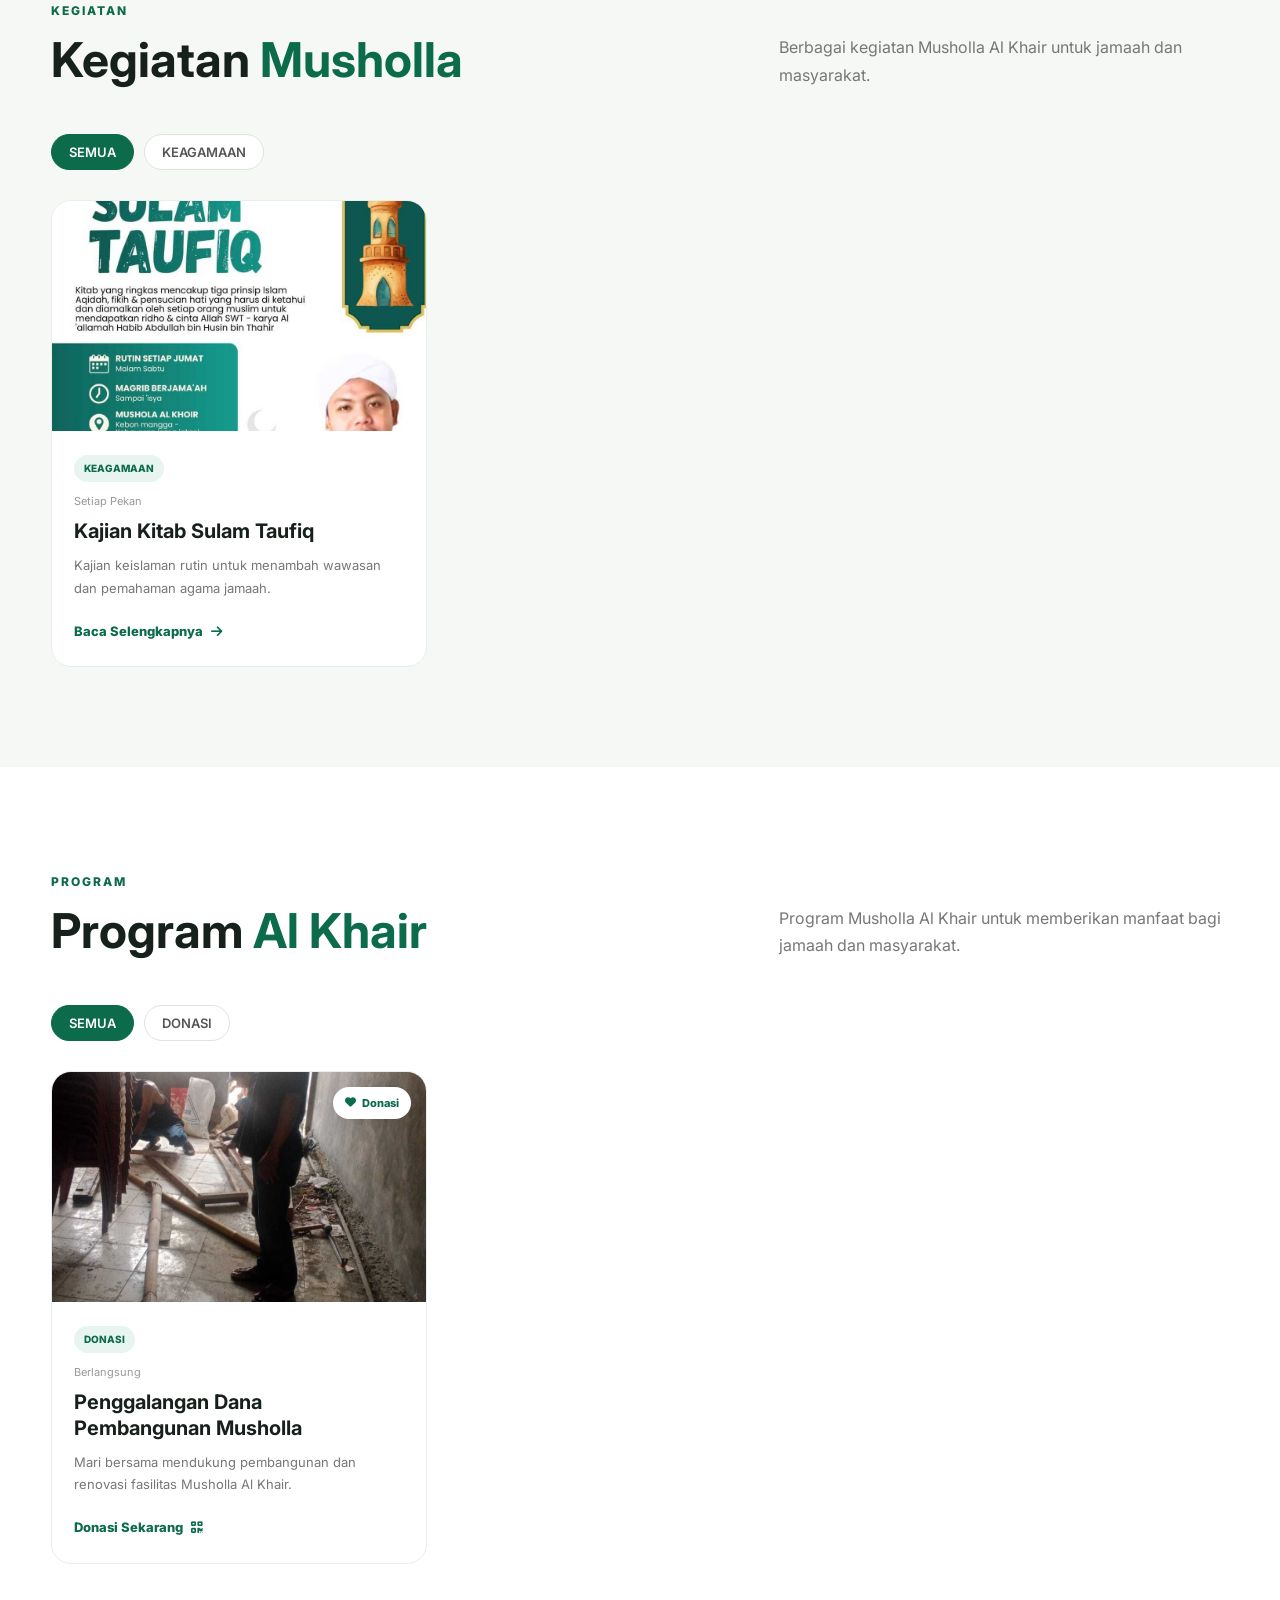
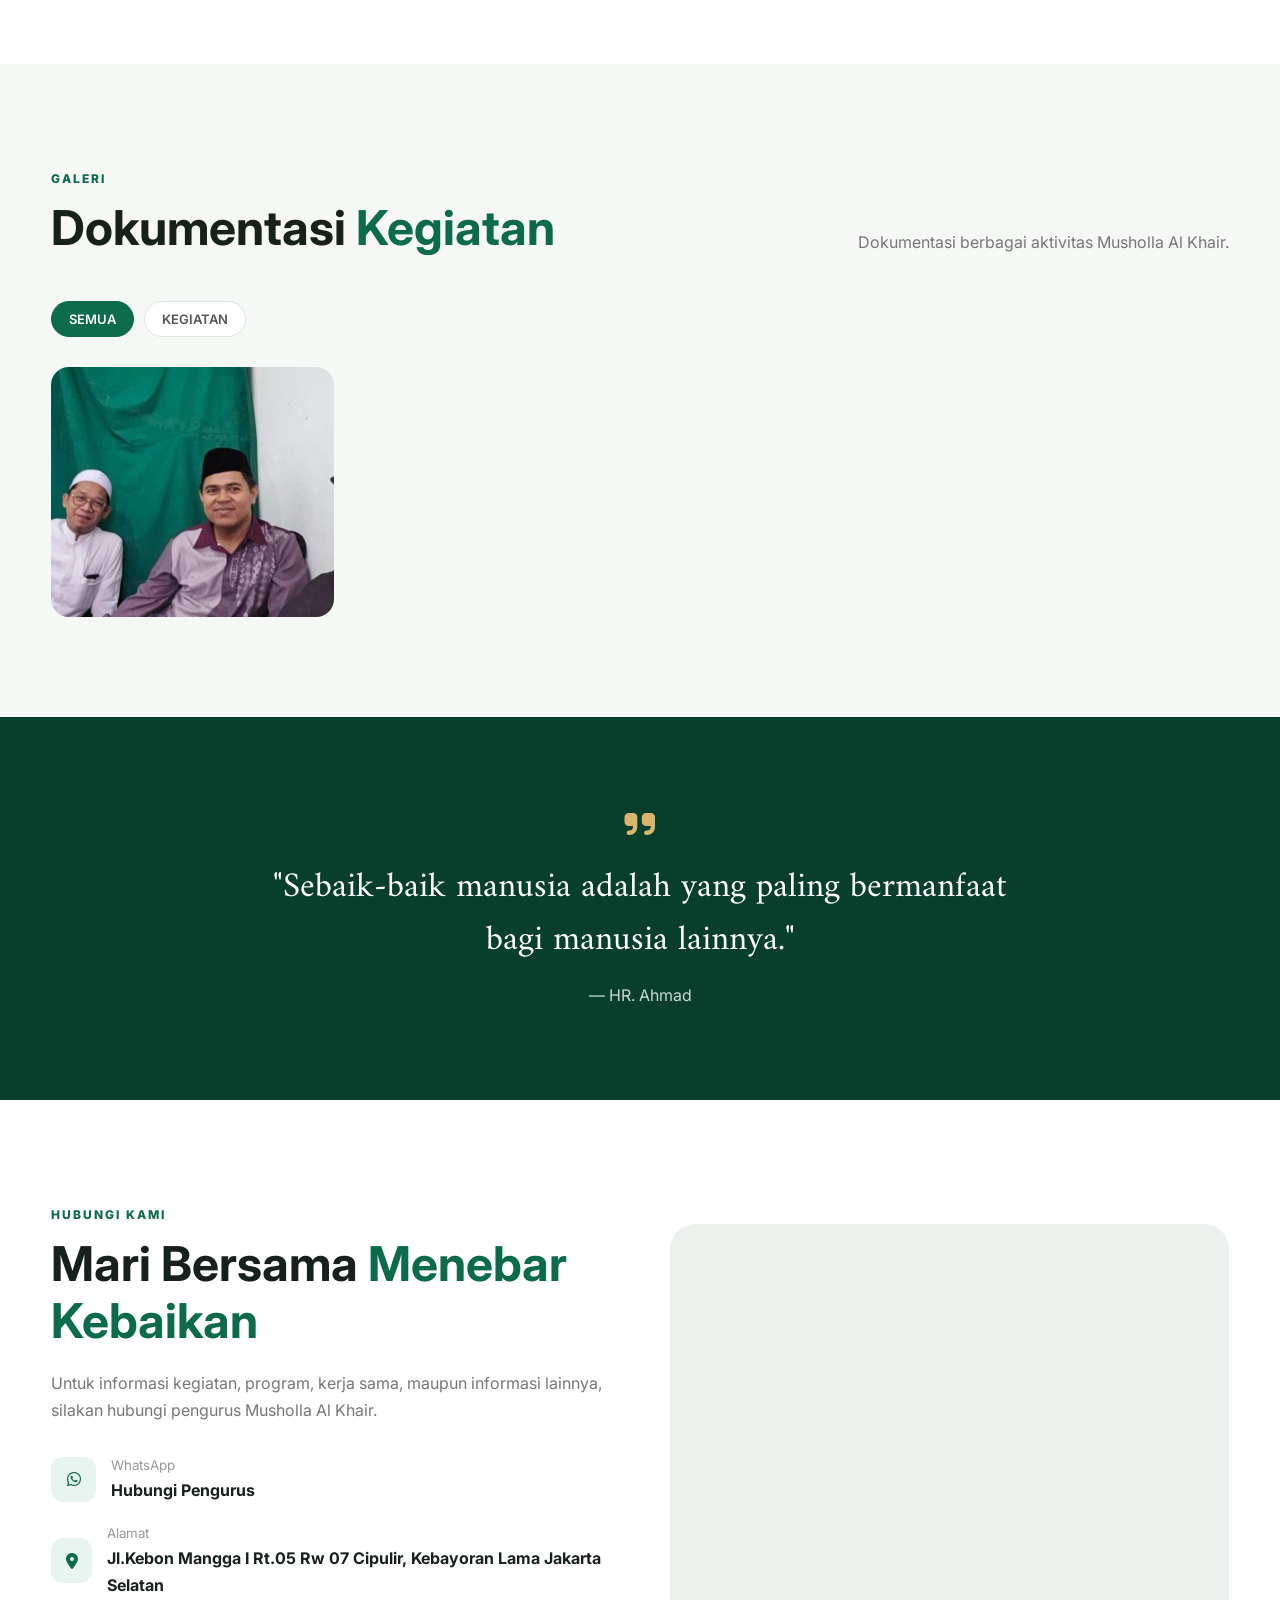
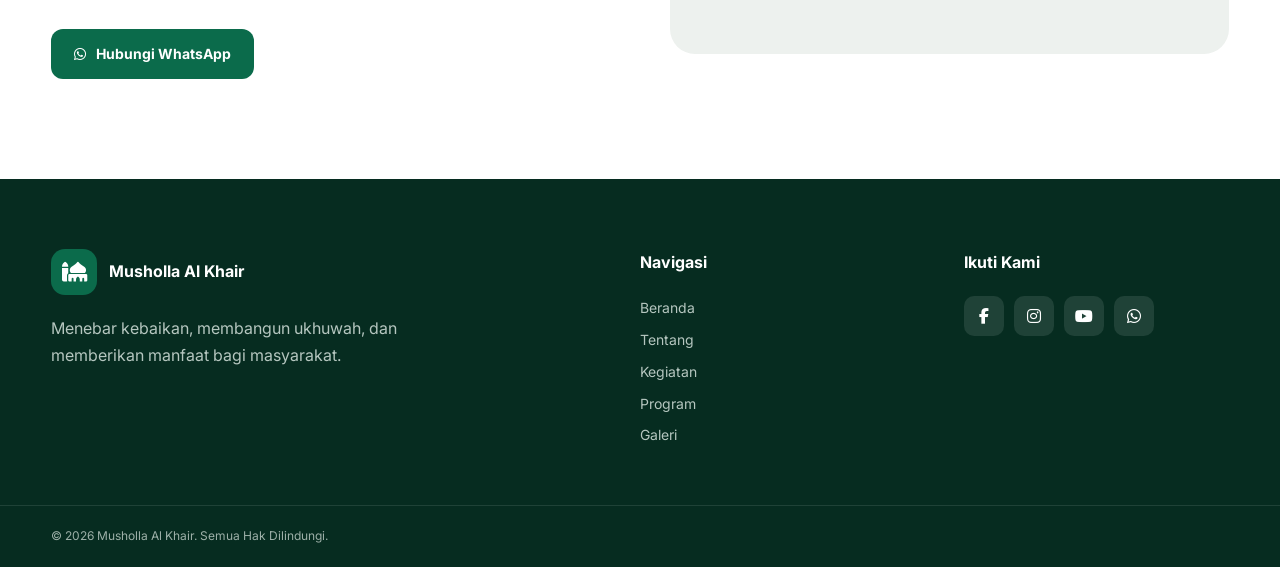
==== commit abfe7999: "Update index.html" ====
--- a/index.html
+++ b/index.html
@@ -325,9 +325,9 @@
             <div class="about-image-main">
 
                 <img
-                    src="assets/musholla.jpg"
+                    src="assets/logo.png"
                     alt="Musholla Al Khair"
-                    onerror="this.src='assets/no-image.jpg'">
+                    onerror="this.src='assets/logo.png'">
 
             </div>
 
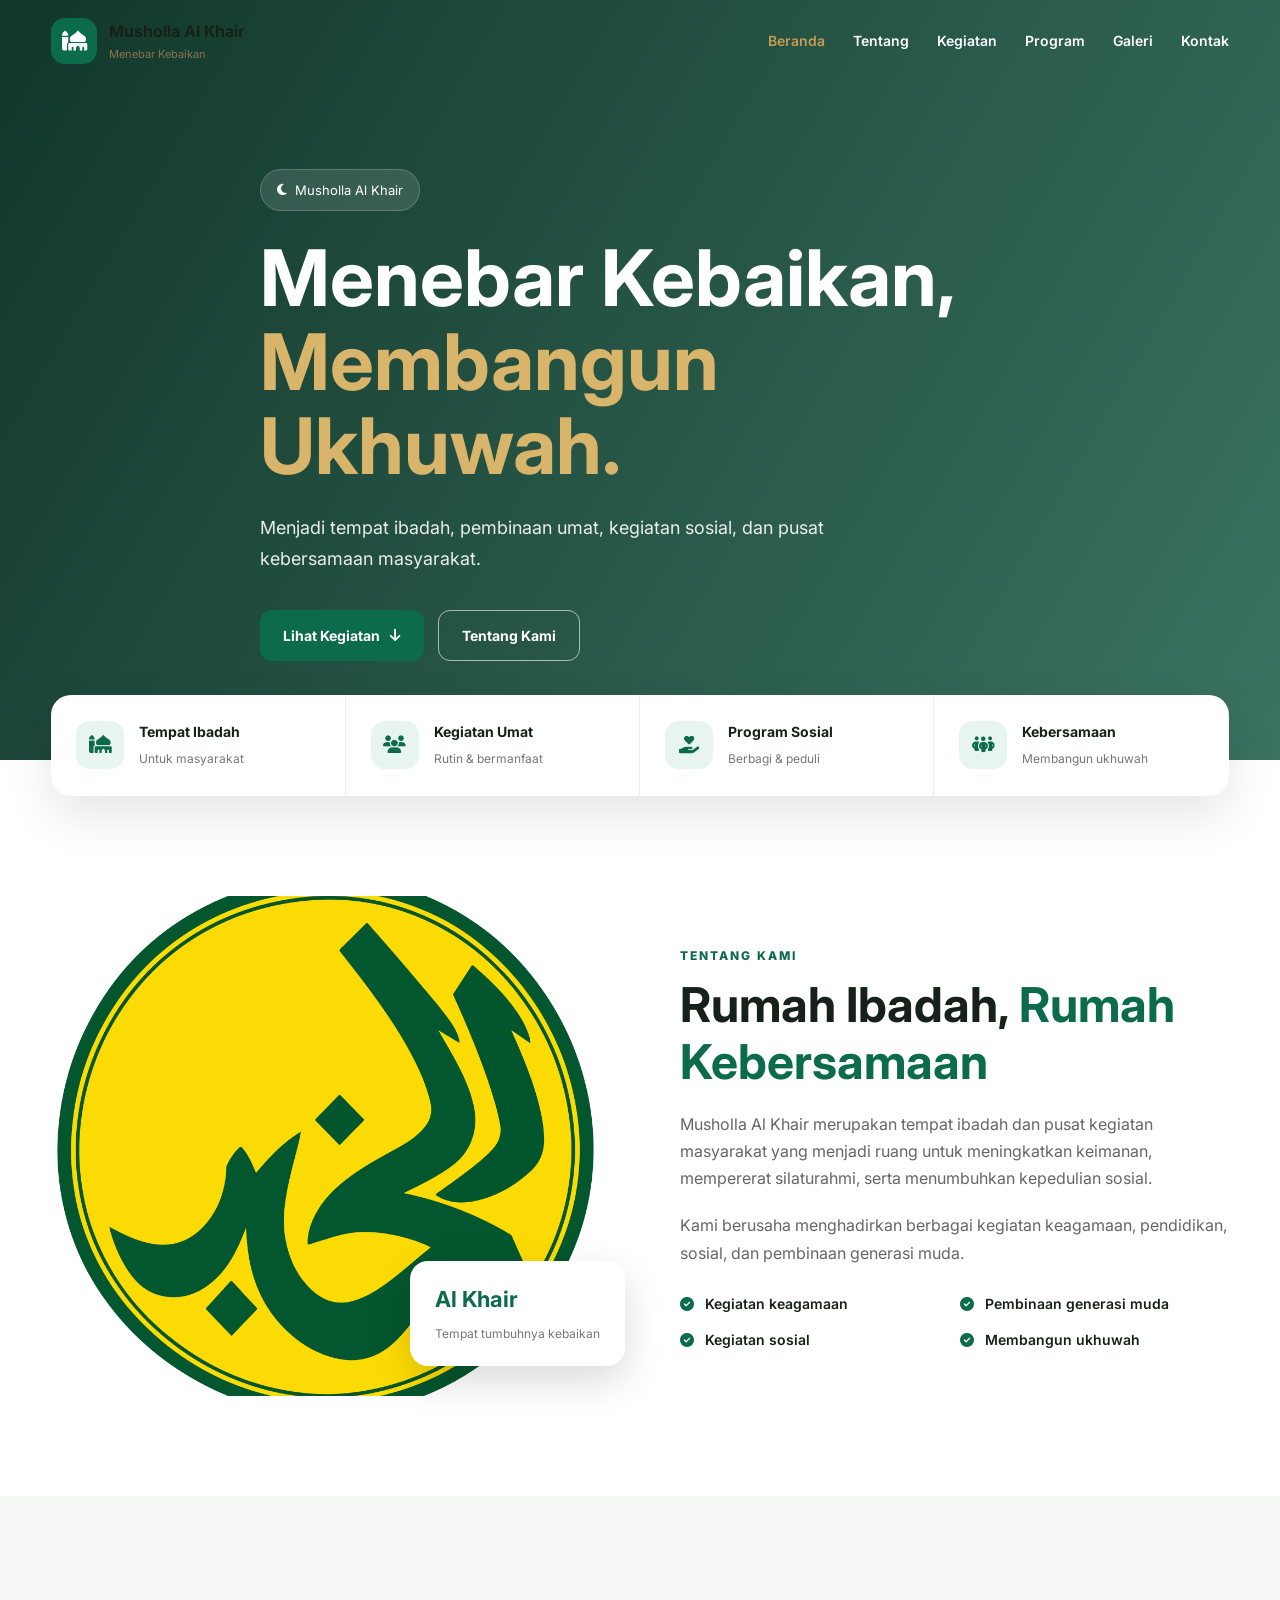
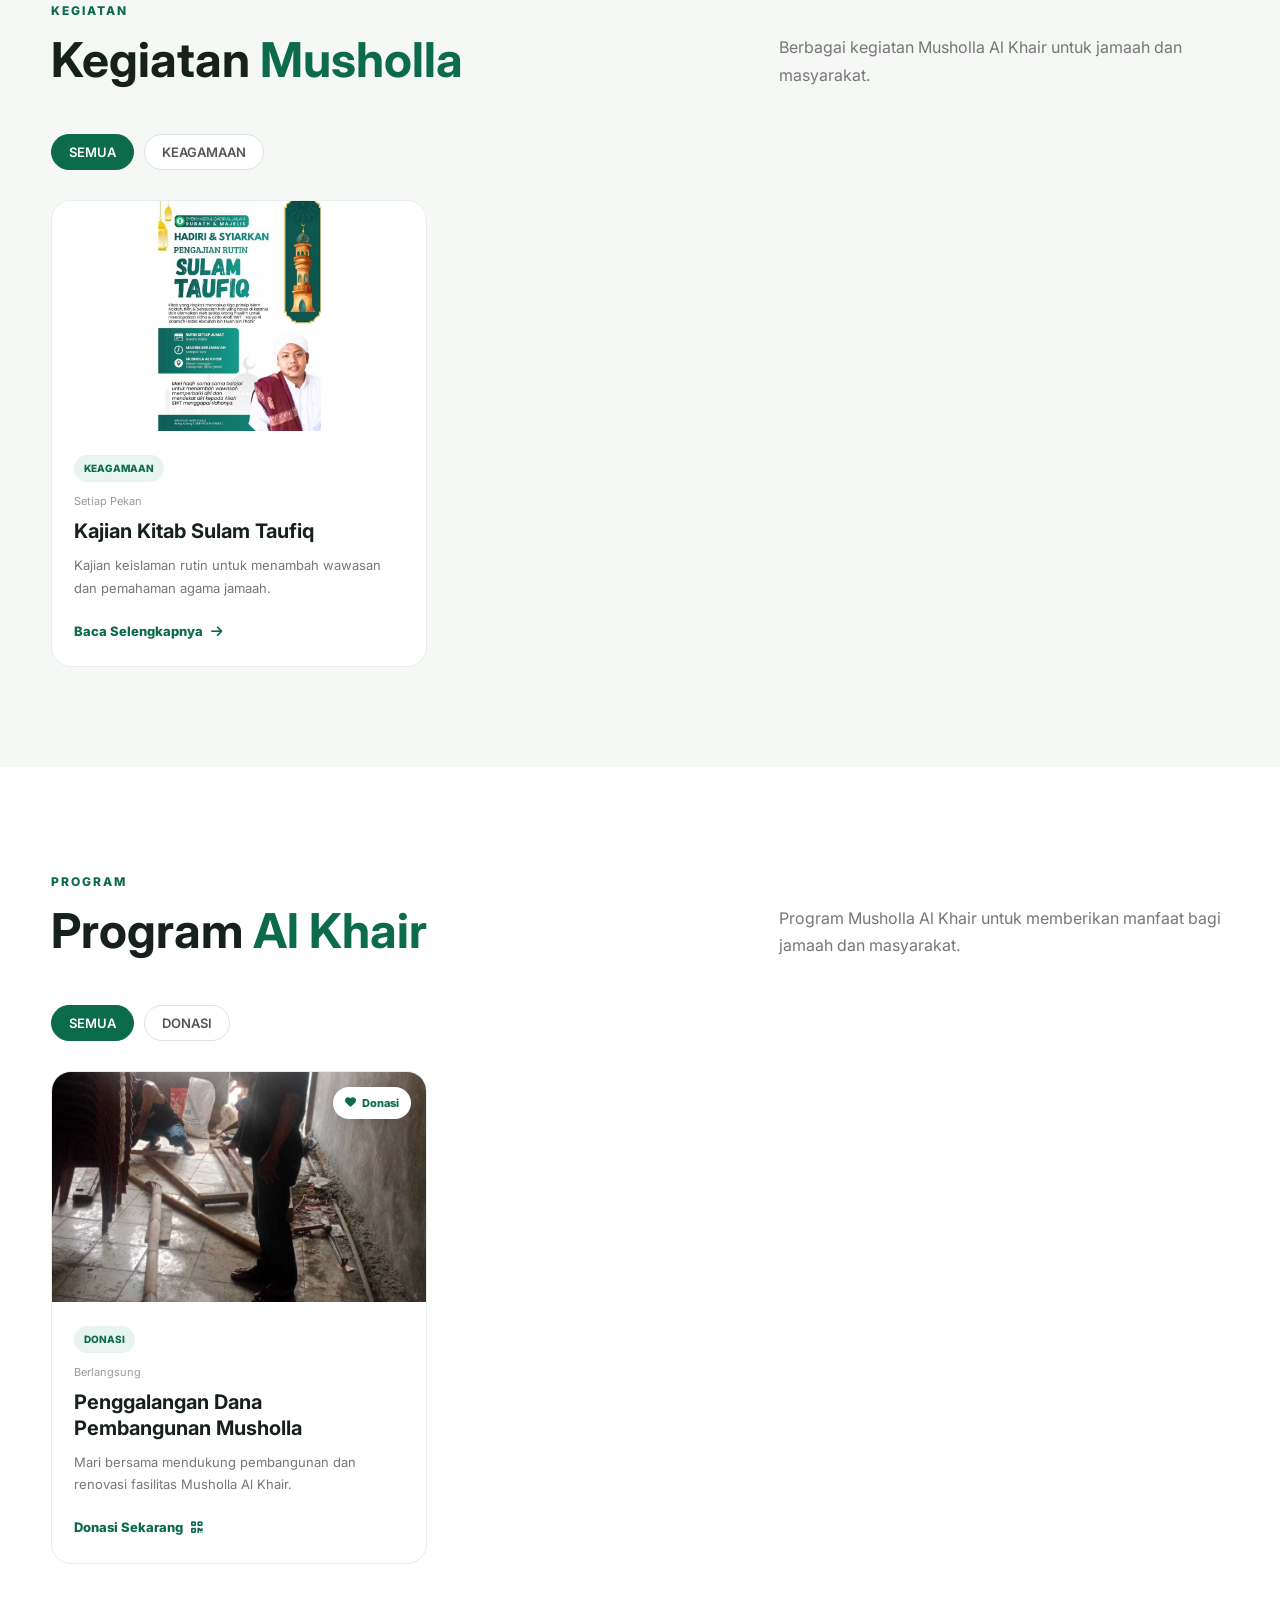
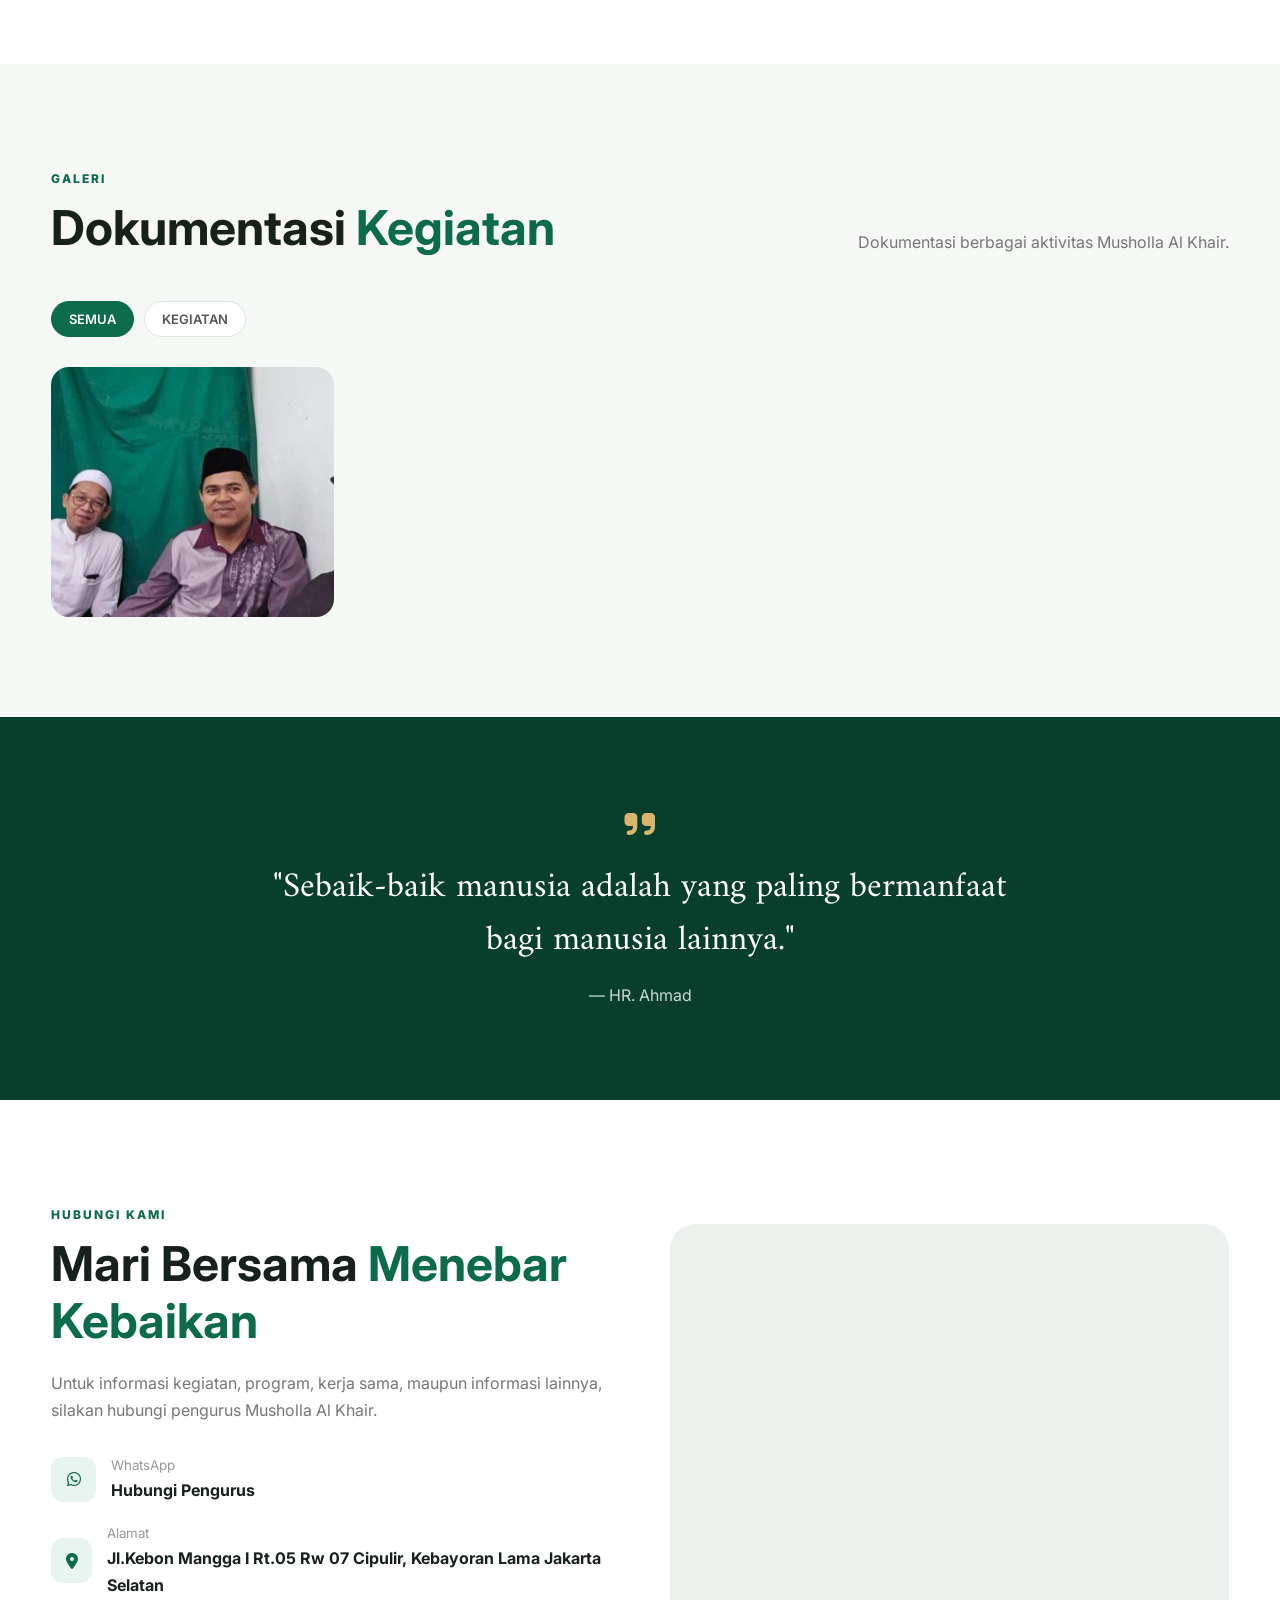
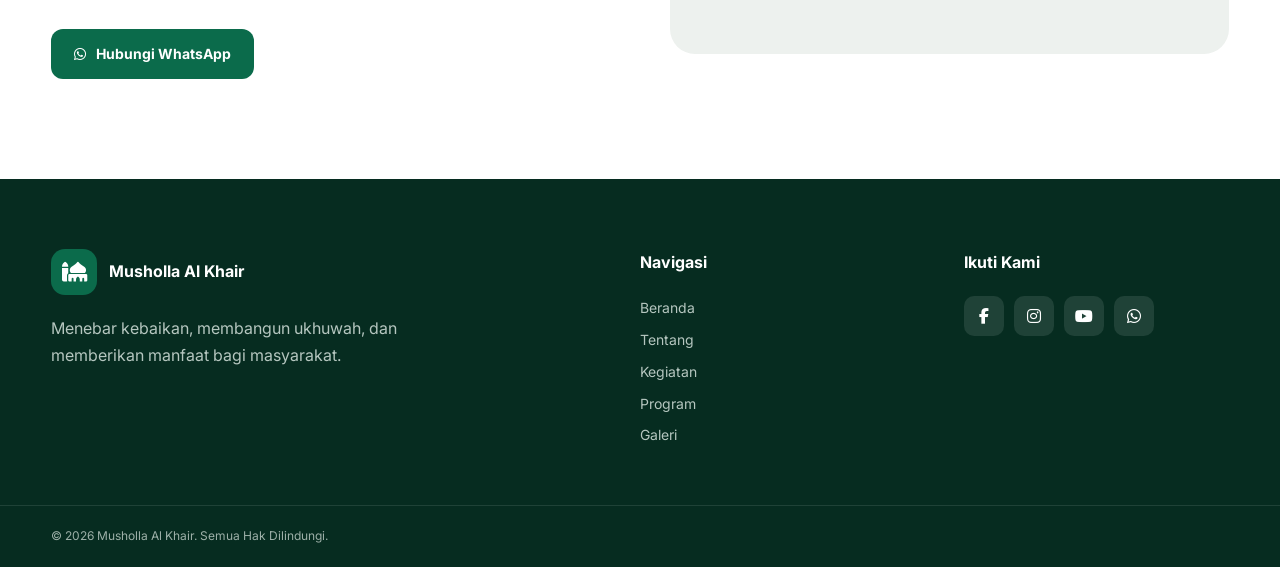
==== commit c4ea6ef2: "Update index.html" ====
--- a/index.html
+++ b/index.html
@@ -841,15 +841,15 @@
                     <i class="fa-brands fa-facebook-f"></i>
                 </a>
 
-                <a href="#">
+                <a href="https://www.instagram.com/alkhair_prjct">
                     <i class="fa-brands fa-instagram"></i>
                 </a>
 
-                <a href="#">
+                <a href="https://www.youtube.com/@MushollaAlKhair">
                     <i class="fa-brands fa-youtube"></i>
                 </a>
 
-                <a href="#">
+                <a href="https://wa.me/6287781546647">
                     <i class="fa-brands fa-whatsapp"></i>
                 </a>
 
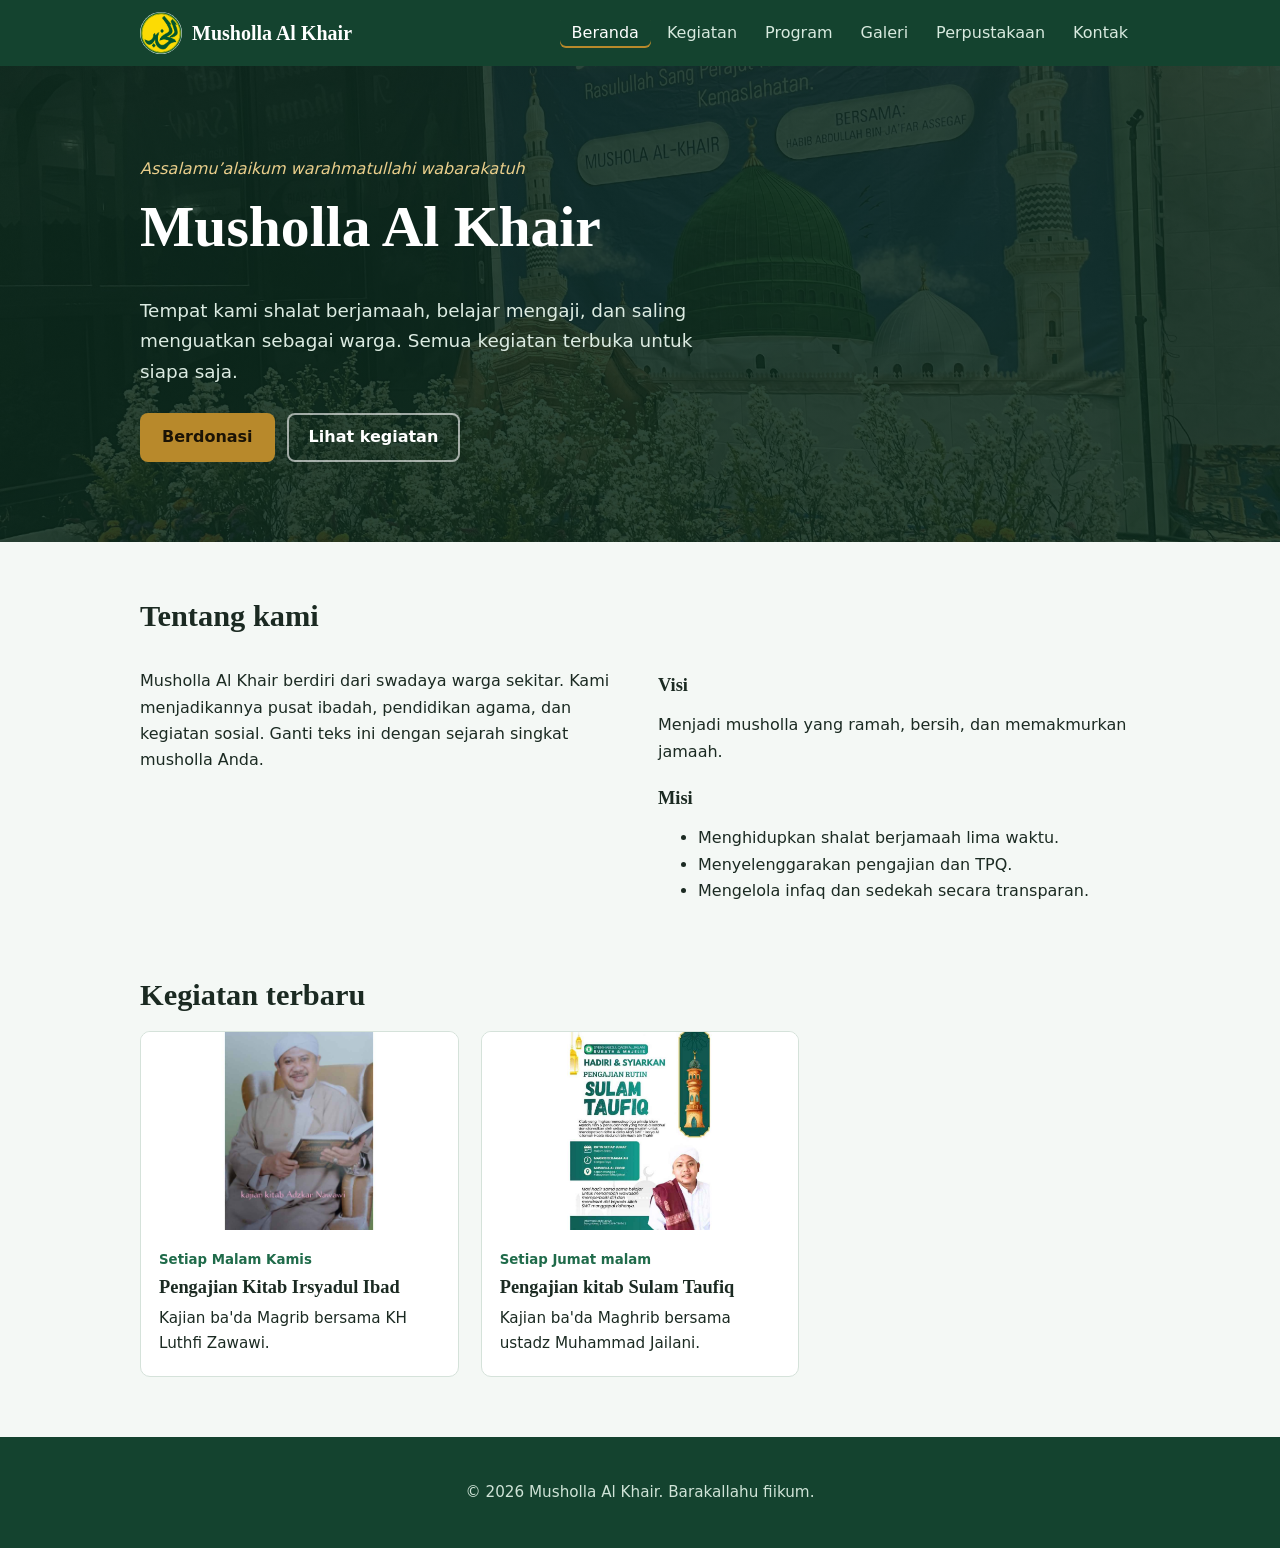
==== commit 618529ac: "Add files via upload" ====
--- a/index.html
+++ b/index.html
@@ -1,958 +1,36 @@
-<!DOCTYPE html>
-<html lang="id">
-
-<head>
-
-    <meta charset="UTF-8">
-
-    <meta
-        name="viewport"
-        content="width=device-width, initial-scale=1.0">
-
-    <meta
-        name="description"
-        content="Website resmi Musholla Al Khair">
-
-    <title>Musholla Al Khair</title>
-
-
-    <!-- GOOGLE FONT -->
-
-    <link
-        rel="preconnect"
-        href="https://fonts.googleapis.com">
-
-    <link
-        rel="preconnect"
-        href="https://fonts.gstatic.com"
-        crossorigin>
-
-    <link
-        href="https://fonts.googleapis.com/css2?family=Amiri:wght@400;700&family=Inter:wght@400;500;600;700;800&display=swap"
-        rel="stylesheet">
-
-
-    <!-- FONT AWESOME -->
-
-    <link
-        rel="stylesheet"
-        href="https://cdnjs.cloudflare.com/ajax/libs/font-awesome/6.5.2/css/all.min.css">
-
-
-    <!-- CSS -->
-
-    <link
-        rel="stylesheet"
-        href="style.css">
-
-</head>
-
-
-<body>
-
-
-<!-- =====================================================
-     NAVBAR
-===================================================== -->
-
-<header
-    class="navbar"
-    id="navbar">
-
-    <div class="container nav-container">
-
-
-        <a
-            href="#home"
-            class="logo">
-
-            <div class="logo-icon">
-                <i class="fa-solid fa-mosque"></i>
-            </div>
-
-            <div class="logo-text">
-
-                <strong>
-                    Musholla Al Khair
-                </strong>
-
-                <span>
-                    Menebar Kebaikan
-                </span>
-
-            </div>
-
-        </a>
-
-
-        <button
-            class="menu-toggle"
-            id="menuToggle">
-
-            <i class="fa-solid fa-bars"></i>
-
-        </button>
-
-
-        <nav
-            class="nav-menu"
-            id="navMenu">
-
-            <a
-                href="#home"
-                class="nav-link active">
-                Beranda
-            </a>
-
-            <a
-                href="#tentang"
-                class="nav-link">
-                Tentang
-            </a>
-
-            <a
-                href="#kegiatan"
-                class="nav-link">
-                Kegiatan
-            </a>
-
-            <a
-                href="#program"
-                class="nav-link">
-                Program
-            </a>
-
-            <a
-                href="#galeri"
-                class="nav-link">
-                Galeri
-            </a>
-
-            <a
-                href="#kontak"
-                class="nav-link">
-                Kontak
-            </a>
-
-        </nav>
-
-    </div>
-
-</header>
-
-
-
-<!-- =====================================================
-     HERO
-===================================================== -->
-
-<section
-    class="hero"
-    id="home">
-
-    <div class="hero-overlay"></div>
-
-
-    <div class="container hero-content">
-
-        <span class="hero-badge">
-
-            <i class="fa-solid fa-moon"></i>
-
-            Musholla Al Khair
-
-        </span>
-
-
-        <h1>
-
-            Menebar Kebaikan,
-            <span>Membangun Ukhuwah.</span>
-
-        </h1>
-
-
-        <p>
-
-            Menjadi tempat ibadah, pembinaan umat,
-            kegiatan sosial, dan pusat kebersamaan
-            masyarakat.
-
-        </p>
-
-
-        <div class="hero-buttons">
-
-            <a
-                href="#kegiatan"
-                class="btn btn-primary">
-
-                Lihat Kegiatan
-
-                <i class="fa-solid fa-arrow-down"></i>
-
-            </a>
-
-
-            <a
-                href="#tentang"
-                class="btn btn-outline">
-
-                Tentang Kami
-
-            </a>
-
-        </div>
-
-    </div>
-
-</section>
-
-
-
-<!-- =====================================================
-     QUICK INFO
-===================================================== -->
-
-<section class="quick-info">
-
-    <div class="container quick-grid">
-
-
-        <div class="quick-card">
-
-            <div class="quick-icon">
-                <i class="fa-solid fa-mosque"></i>
-            </div>
-
-            <div>
-
-                <strong>
-                    Tempat Ibadah
-                </strong>
-
-                <span>
-                    Untuk masyarakat
-                </span>
-
-            </div>
-
-        </div>
-
-
-        <div class="quick-card">
-
-            <div class="quick-icon">
-                <i class="fa-solid fa-users"></i>
-            </div>
-
-            <div>
-
-                <strong>
-                    Kegiatan Umat
-                </strong>
-
-                <span>
-                    Rutin & bermanfaat
-                </span>
-
-            </div>
-
-        </div>
-
-
-        <div class="quick-card">
-
-            <div class="quick-icon">
-                <i class="fa-solid fa-hand-holding-heart"></i>
-            </div>
-
-            <div>
-
-                <strong>
-                    Program Sosial
-                </strong>
-
-                <span>
-                    Berbagi & peduli
-                </span>
-
-            </div>
-
-        </div>
-
-
-        <div class="quick-card">
-
-            <div class="quick-icon">
-                <i class="fa-solid fa-people-group"></i>
-            </div>
-
-            <div>
-
-                <strong>
-                    Kebersamaan
-                </strong>
-
-                <span>
-                    Membangun ukhuwah
-                </span>
-
-            </div>
-
-        </div>
-
-
-    </div>
-
-</section>
-
-
-
-<!-- =====================================================
-     TENTANG
-===================================================== -->
-
-<section
-    class="section"
-    id="tentang">
-
-    <div class="container about-grid">
-
-
-        <div class="about-image">
-
-            <div class="about-image-main">
-
-                <img
-                    src="assets/logo.png"
-                    alt="Musholla Al Khair"
-                    onerror="this.src='assets/logo.png'">
-
-            </div>
-
-
-            <div class="about-badge">
-
-                <strong>
-                    Al Khair
-                </strong>
-
-                <span>
-                    Tempat tumbuhnya kebaikan
-                </span>
-
-            </div>
-
-        </div>
-
-
-        <div class="about-content">
-
-            <span class="section-label">
-                TENTANG KAMI
-            </span>
-
-
-            <h2>
-
-                Rumah Ibadah,
-                <span>Rumah Kebersamaan</span>
-
-            </h2>
-
-
-            <p>
-
-                Musholla Al Khair merupakan tempat ibadah
-                dan pusat kegiatan masyarakat yang menjadi
-                ruang untuk meningkatkan keimanan,
-                mempererat silaturahmi, serta menumbuhkan
-                kepedulian sosial.
-
-            </p>
-
-
-            <p>
-
-                Kami berusaha menghadirkan berbagai
-                kegiatan keagamaan, pendidikan, sosial,
-                dan pembinaan generasi muda.
-
-            </p>
-
-
-            <div class="about-points">
-
-                <div>
-                    <i class="fa-solid fa-circle-check"></i>
-                    Kegiatan keagamaan
-                </div>
-
-                <div>
-                    <i class="fa-solid fa-circle-check"></i>
-                    Pembinaan generasi muda
-                </div>
-
-                <div>
-                    <i class="fa-solid fa-circle-check"></i>
-                    Kegiatan sosial
-                </div>
-
-                <div>
-                    <i class="fa-solid fa-circle-check"></i>
-                    Membangun ukhuwah
-                </div>
-
-            </div>
-
-        </div>
-
-    </div>
-
-</section>
-
-
-
-<!-- =====================================================
-     KEGIATAN
-===================================================== -->
-
-<section
-    class="section section-light"
-    id="kegiatan">
-
-    <div class="container">
-
-
-        <div class="section-heading">
-
-            <div>
-
-                <span class="section-label">
-                    KEGIATAN
-                </span>
-
-                <h2>
-                    Kegiatan
-                    <span>Musholla</span>
-                </h2>
-
-            </div>
-
-
-            <p>
-
-                Berbagai kegiatan Musholla Al Khair
-                untuk jamaah dan masyarakat.
-
-            </p>
-
-        </div>
-
-
-        <!-- FILTER OTOMATIS DARI JSON -->
-
-        <div
-            class="category-filter"
-            id="kegiatanFilter">
-        </div>
-
-
-        <!-- DATA OTOMATIS DARI KEGIATAN.JSON -->
-
-        <div
-            class="content-grid"
-            id="kegiatanContainer">
-
-            <div class="loading">
-
-                <i class="fa-solid fa-spinner fa-spin"></i>
-
-                Memuat kegiatan...
-
-            </div>
-
-        </div>
-
-    </div>
-
-</section>
-
-
-
-<!-- =====================================================
-     PROGRAM
-===================================================== -->
-
-<section
-    class="section"
-    id="program">
-
-    <div class="container">
-
-
-        <div class="section-heading">
-
-            <div>
-
-                <span class="section-label">
-                    PROGRAM
-                </span>
-
-                <h2>
-                    Program
-                    <span>Al Khair</span>
-                </h2>
-
-            </div>
-
-
-            <p>
-
-                Program Musholla Al Khair untuk
-                memberikan manfaat bagi jamaah
-                dan masyarakat.
-
-            </p>
-
-        </div>
-
-
-        <!-- FILTER OTOMATIS -->
-
-        <div
-            class="category-filter"
-            id="programFilter">
-        </div>
-
-
-        <!-- DATA DARI PROGRAM.JSON -->
-
-        <div
-            class="content-grid"
-            id="programContainer">
-
-            <div class="loading">
-
-                <i class="fa-solid fa-spinner fa-spin"></i>
-
-                Memuat program...
-
-            </div>
-
-        </div>
-
-    </div>
-
-</section>
-
-
-
-<!-- =====================================================
-     GALERI
-===================================================== -->
-
-<section
-    class="section section-light"
-    id="galeri">
-
-    <div class="container">
-
-
-        <div class="section-heading">
-
-            <div>
-
-                <span class="section-label">
-                    GALERI
-                </span>
-
-                <h2>
-                    Dokumentasi
-                    <span>Kegiatan</span>
-                </h2>
-
-            </div>
-
-
-            <p>
-
-                Dokumentasi berbagai aktivitas
-                Musholla Al Khair.
-
-            </p>
-
-        </div>
-
-
-        <!-- FILTER -->
-
-        <div
-            class="category-filter"
-            id="galeriFilter">
-        </div>
-
-
-        <!-- DATA DARI GALERI.JSON -->
-
-        <div
-            class="gallery-grid"
-            id="galeriContainer">
-
-            <div class="loading">
-
-                <i class="fa-solid fa-spinner fa-spin"></i>
-
-                Memuat galeri...
-
-            </div>
-
-        </div>
-
-    </div>
-
-</section>
-
-
-
-<!-- =====================================================
-     QUOTE
-===================================================== -->
-
-<section class="quote-section">
-
-    <div class="container">
-
-        <div class="quote-content">
-
-            <i class="fa-solid fa-quote-right quote-icon"></i>
-
-            <p>
-
-                "Sebaik-baik manusia adalah yang
-                paling bermanfaat bagi manusia lainnya."
-
-            </p>
-
-            <span>
-                — HR. Ahmad
-            </span>
-
-        </div>
-
-    </div>
-
-</section>
-
-
-
-<!-- =====================================================
-     KONTAK
-===================================================== -->
-
-<section
-    class="section"
-    id="kontak">
-
-    <div class="container contact-grid">
-
-
-        <div class="contact-info">
-
-            <span class="section-label">
-                HUBUNGI KAMI
-            </span>
-
-
-            <h2>
-
-                Mari Bersama
-                <span>Menebar Kebaikan</span>
-
-            </h2>
-
-
-            <p>
-
-                Untuk informasi kegiatan, program,
-                kerja sama, maupun informasi lainnya,
-                silakan hubungi pengurus Musholla Al Khair.
-
-            </p>
-
-
-            <div class="contact-list">
-
-                <div class="contact-item">
-
-                    <div class="contact-icon">
-
-                        <i class="fa-brands fa-whatsapp"></i>
-
-                    </div>
-
-                    <div>
-
-                        <small>
-                            WhatsApp
-                        </small>
-
-                        <strong>
-                            Hubungi Pengurus
-                        </strong>
-
-                    </div>
-
-                </div>
-
-
-                <div class="contact-item">
-
-                    <div class="contact-icon">
-
-                        <i class="fa-solid fa-location-dot"></i>
-
-                    </div>
-
-                    <div>
-
-                        <small>
-                            Alamat
-                        </small>
-
-                        <strong>
-                            Jl.Kebon Mangga I Rt.05 Rw 07 Cipulir, Kebayoran Lama Jakarta Selatan
-                        </strong>
-
-                    </div>
-
-                </div>
-
-            </div>
-
-
-            <a
-                href="https://wa.me/6287781546647"
-                target="_blank"
-                class="btn btn-primary">
-
-                <i class="fa-brands fa-whatsapp"></i>
-
-                Hubungi WhatsApp
-
-            </a>
-
-        </div>
-
-
-        <div class="map-box">
-
-            <iframe
-                src="https://www.google.com/maps/embed?pb=!1m18!1m12!1m3!1d253838.4891279268!2d106.48864358671881!3d-6.233859599999998!2m3!1f0!2f0!3f0!3m2!1i1024!2i768!4f13.1!3m3!1m2!1s0x2e69f1f5f1767aef%3A0x441245a00225a59f!2sMusala%20Al%20Khair!5e0!3m2!1sen!2sus!4v1790124593108!5m2!1sen!2sus" width="400" height="300" style="border:0;" allowfullscreen="" loading="lazy" referrerpolicy="strict-origin-when-cross-origin"
-                loading="lazy"
-                allowfullscreen>
-            </iframe>
-
-        </div>
-
-    </div>
-
-</section>
-
-
-
-<!-- =====================================================
-     FOOTER
-===================================================== -->
-
-<footer class="footer">
-
-    <div class="container footer-grid">
-
-
-        <div>
-
-            <div class="footer-logo">
-
-                <div class="logo-icon">
-
-                    <i class="fa-solid fa-mosque"></i>
-
-                </div>
-
-                <strong>
-                    Musholla Al Khair
-                </strong>
-
-            </div>
-
-
-            <p>
-
-                Menebar kebaikan,
-                membangun ukhuwah,
-                dan memberikan manfaat
-                bagi masyarakat.
-
-            </p>
-
-        </div>
-
-
-        <div>
-
-            <h4>
-                Navigasi
-            </h4>
-
-            <a href="#home">
-                Beranda
-            </a>
-
-            <a href="#tentang">
-                Tentang
-            </a>
-
-            <a href="#kegiatan">
-                Kegiatan
-            </a>
-
-            <a href="#program">
-                Program
-            </a>
-
-            <a href="#galeri">
-                Galeri
-            </a>
-
-        </div>
-
-
-        <div>
-
-            <h4>
-                Ikuti Kami
-            </h4>
-
-            <div class="social-links">
-
-                <a href="#">
-                    <i class="fa-brands fa-facebook-f"></i>
-                </a>
-
-                <a href="https://www.instagram.com/alkhair_prjct">
-                    <i class="fa-brands fa-instagram"></i>
-                </a>
-
-                <a href="https://www.youtube.com/@MushollaAlKhair">
-                    <i class="fa-brands fa-youtube"></i>
-                </a>
-
-                <a href="https://wa.me/6287781546647">
-                    <i class="fa-brands fa-whatsapp"></i>
-                </a>
-
-            </div>
-
-        </div>
-
-    </div>
-
-
-    <div class="footer-bottom">
-
-        <div class="container">
-
-            © 2026 Musholla Al Khair.
-            Semua Hak Dilindungi.
-
-        </div>
-
-    </div>
-
-</footer>
-
-
-
-<!-- =====================================================
-     MODAL DETAIL
-===================================================== -->
-
-<div
-    class="modal"
-    id="detailModal">
-
-
-    <div
-        class="modal-overlay"
-        id="modalOverlay">
-    </div>
-
-
-    <div class="modal-box">
-
-
-        <button
-            class="modal-close"
-            id="modalClose">
-
-            <i class="fa-solid fa-xmark"></i>
-
-        </button>
-
-
-        <img
-            id="modalImage"
-            src=""
-            alt="">
-
-
-        <div class="modal-body">
-
-            <span
-                id="modalCategory"
-                class="card-category">
-            </span>
-
-
-            <span
-                id="modalDate"
-                class="card-date">
-            </span>
-
-
-            <h2 id="modalTitle">
-            </h2>
-
-
-            <div
-                id="modalContent"
-                class="modal-content-text">
-            </div>
-
-        </div>
-
-    </div>
-
-</div>
-
-
-
-<!-- BACK TO TOP -->
-
-<button
-    class="back-top"
-    id="backTop">
-
-    <i class="fa-solid fa-arrow-up"></i>
-
-</button>
-
-
-
-<script src="script.js"></script>
-
-</body>
-
-</html>
+<!DOCTYPE html>
+<html lang="id">
+<head>
+<meta charset="UTF-8">
+<meta name="viewport" content="width=device-width, initial-scale=1">
+<title>Beranda | Musholla Al Khair</title>
+<link rel="stylesheet" href="css/base.css">
+<link rel="stylesheet" href="css/content.css">
+</head>
+<body data-page="index">
+<header id="site-header"></header>
+<main>
+<section class="hero">
+  <div class="wrap">
+    <p class="salam">Assalamu’alaikum warahmatullahi wabarakatuh</p>
+    <h1>Musholla Al Khair</h1>
+    <p class="lead">Tempat kami shalat berjamaah, belajar mengaji, dan saling menguatkan sebagai warga. Semua kegiatan terbuka untuk siapa saja.</p>
+    <div class="btns"><a class="btn" href="program.html#donasi">Berdonasi</a><a class="btn ghost" href="kegiatan.html">Lihat kegiatan</a></div>
+  </div>
+</section>
+<section class="wrap block">
+  <h2>Tentang kami</h2>
+  <div class="two">
+    <p>Musholla Al Khair berdiri dari swadaya warga sekitar. Kami menjadikannya pusat ibadah, pendidikan agama, dan kegiatan sosial. Ganti teks ini dengan sejarah singkat musholla Anda.</p>
+    <div><h3>Visi</h3><p>Menjadi musholla yang ramah, bersih, dan memakmurkan jamaah.</p><h3>Misi</h3><ul><li>Menghidupkan shalat berjamaah lima waktu.</li><li>Menyelenggarakan pengajian dan TPQ.</li><li>Mengelola infaq dan sedekah secara transparan.</li></ul></div>
+  </div>
+</section>
+<section class="wrap block">
+  <h2>Kegiatan terbaru</h2>
+  <div class="grid" data-src="Data/kegiatan.json" data-type="kegiatan" data-limit="3"></div>
+</section>
+</main>
+<footer id="site-footer"></footer>
+<script src="js/script.js"></script>
+</body>
+</html>
--- a/css/base.css
+++ b/css/base.css
@@ -0,0 +1,23 @@
+:root{--hijau:#14432F;--hijau2:#1F6B4A;--emas:#B8892B;--bg:#F4F8F5;--teks:#1B2A22;--putih:#fff;--garis:#D5E2DA}
+@media(prefers-color-scheme:dark){:root{--bg:#0E1B15;--teks:#E6EFEA;--putih:#16261E;--garis:#284236}}
+*{box-sizing:border-box}
+html{scroll-behavior:smooth}
+body{margin:0;font:16px/1.65 system-ui,-apple-system,"Segoe UI",Roboto,sans-serif;background:var(--bg);color:var(--teks)}
+h1,h2,h3{font-family:Georgia,"Times New Roman",serif;line-height:1.2;margin:0 0 .6em}
+h1{font-size:clamp(2.2rem,6vw,3.6rem)}h2{font-size:1.9rem}h3{font-size:1.15rem;margin-top:1.2em}
+a{color:var(--hijau2)}img{max-width:100%;display:block}
+.wrap{max-width:1040px;margin:0 auto;padding:0 20px}
+#site-header{background:var(--hijau);position:sticky;top:0;z-index:10}
+.nav{display:flex;align-items:center;justify-content:space-between;gap:16px;max-width:1040px;margin:0 auto;padding:12px 20px;flex-wrap:wrap}
+.brand{display:flex;align-items:center;gap:10px;color:#fff;font:700 1.25rem Georgia,serif;text-decoration:none}
+.nav ul{display:flex;gap:4px;list-style:none;margin:0;padding:0;flex-wrap:wrap}
+.nav ul a{color:#D8EADF;text-decoration:none;padding:6px 12px;border-radius:6px}
+.nav ul a:hover{background:rgba(255,255,255,.12)}
+.nav ul a.aktif{color:#fff;box-shadow:inset 0 -2px var(--emas)}
+a:focus-visible,button:focus-visible,input:focus-visible,textarea:focus-visible{outline:3px solid var(--emas);outline-offset:2px}
+#site-footer{background:var(--hijau);color:#CFE3D7;text-align:center;padding:28px 20px;margin-top:60px;font-size:.95rem}
+.btn{display:inline-block;background:var(--emas);color:#1B1305;font-weight:600;border:0;border-radius:8px;padding:11px 22px;text-decoration:none;cursor:pointer;font-size:1rem}
+.btn.ghost{background:transparent;color:#fff;box-shadow:inset 0 0 0 2px rgba(255,255,255,.6)}
+.copy{background:var(--hijau2);color:#fff;border:0;border-radius:6px;padding:3px 12px;cursor:pointer;margin-left:8px}
+.brand img{width:42px;height:42px;object-fit:contain;border-radius:50%}
+@media(max-width:520px){.brand img{width:34px;height:34px}.brand{font-size:1.1rem}}
--- a/css/content.css
+++ b/css/content.css
@@ -0,0 +1,39 @@
+.hero{background:linear-gradient(rgba(10,40,28,.86),rgba(10,40,28,.86)),url(../Aset/Kegiatan/4.jpg) center/cover var(--hijau);color:#fff;padding:90px 0 80px}
+.hero .salam{color:#E9CE8B;font-style:italic;margin:0 0 10px}
+.hero .lead{max-width:560px;font-size:1.15rem;color:#DCEBE2}
+.btns{display:flex;gap:12px;flex-wrap:wrap;margin-top:26px}
+.block{padding-top:56px}
+.ph{font-size:2.4rem;border-left:6px solid var(--emas);padding-left:14px}
+.lead.dark{max-width:600px;margin-bottom:28px;opacity:.8}
+.two{display:grid;grid-template-columns:1fr 1fr;gap:36px}
+.grid{display:grid;grid-template-columns:repeat(auto-fill,minmax(270px,1fr));gap:22px}
+.card{background:var(--putih);border:1px solid var(--garis);border-radius:10px;overflow:hidden}
+.card img{width:100%;aspect-ratio:16/10;object-fit:cover;background:var(--garis)}
+.card div{padding:16px 18px 20px}
+.card h3{margin:.2em 0 .4em}
+.card small{color:var(--hijau2);font-weight:600}
+.card p{margin:0;font-size:.95rem}
+.gallery{columns:3 240px;column-gap:14px}
+.gallery figure{margin:0 0 14px;break-inside:avoid}
+.gallery img{width:100%;border-radius:8px;background:var(--garis);min-height:120px}
+.gallery figcaption{font-size:.85rem;opacity:.75;padding-top:4px}
+.list .item{display:flex;justify-content:space-between;align-items:center;gap:16px;background:var(--putih);border:1px solid var(--garis);border-radius:10px;padding:16px 20px;margin-bottom:12px;flex-wrap:wrap}
+.list h3{margin:0}.list p{margin:.2em 0 0;font-size:.95rem}
+.donasi{display:grid;grid-template-columns:1.3fr 1fr;gap:36px;align-items:center;background:var(--putih);border:2px solid var(--emas);border-radius:14px;padding:32px}
+.rek{display:grid;grid-template-columns:110px 1fr;gap:8px 12px;margin:20px 0}
+.rek dt{opacity:.7}.rek dd{margin:0;font-weight:600}
+#norek{font-size:1.3rem;letter-spacing:.06em}
+.note{font-size:.9rem;opacity:.8}
+.qr{margin:0;text-align:center}
+.qr img{width:100%;max-width:260px;margin:0 auto;border:1px solid var(--garis);border-radius:10px;background:#fff}
+.qr figcaption{font-size:.85rem;margin-top:8px;opacity:.75}
+form label{display:block;margin-bottom:14px;font-weight:600}
+form input,form textarea{display:block;width:100%;margin-top:4px;padding:10px 12px;font:inherit;border:1px solid var(--garis);border-radius:8px;background:var(--putih);color:inherit}
+.pesan{padding:18px;border:1px dashed var(--emas);border-radius:8px}
+@media(max-width:720px){.two,.donasi{grid-template-columns:1fr}.donasi{padding:22px}.hero{padding:60px 0}}
+@media(prefers-reduced-motion:reduce){html{scroll-behavior:auto}}
+.sosmed{list-style:none;margin:0;padding:0;display:flex;flex-wrap:wrap;gap:8px}
+.sosmed a{display:inline-block;padding:6px 16px;border:1px solid var(--hijau2);border-radius:999px;text-decoration:none;font-weight:600}
+.sosmed a:hover{background:var(--hijau2);color:#fff}
+.peta{border:1px solid var(--garis);border-radius:12px;overflow:hidden;margin-bottom:10px}
+.peta iframe{display:block;width:100%;height:380px;border:0}
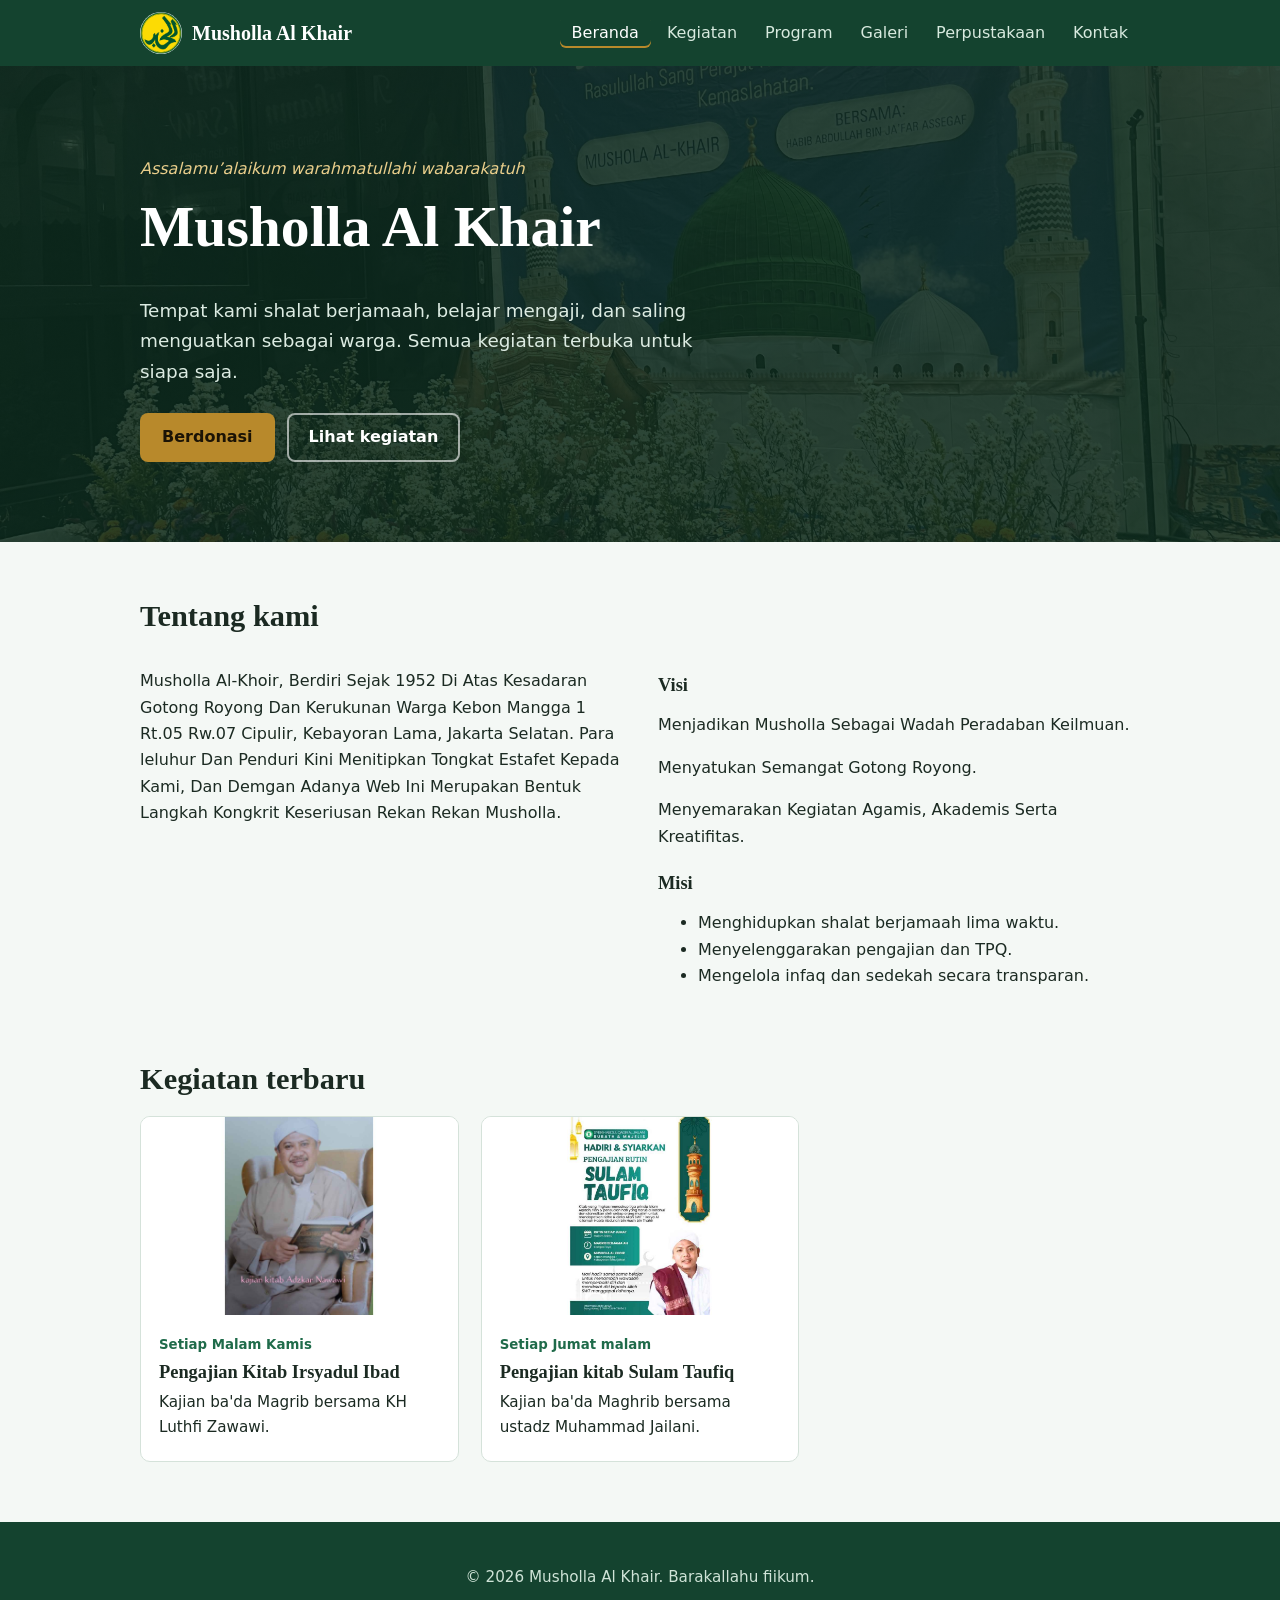
==== commit a8f791fd: "Update index.html" ====
--- a/index.html
+++ b/index.html
@@ -21,8 +21,8 @@
 <section class="wrap block">
   <h2>Tentang kami</h2>
   <div class="two">
-    <p>Musholla Al Khair berdiri dari swadaya warga sekitar. Kami menjadikannya pusat ibadah, pendidikan agama, dan kegiatan sosial. Ganti teks ini dengan sejarah singkat musholla Anda.</p>
-    <div><h3>Visi</h3><p>Menjadi musholla yang ramah, bersih, dan memakmurkan jamaah.</p><h3>Misi</h3><ul><li>Menghidupkan shalat berjamaah lima waktu.</li><li>Menyelenggarakan pengajian dan TPQ.</li><li>Mengelola infaq dan sedekah secara transparan.</li></ul></div>
+    <p>Musholla Al-Khoir, Berdiri Sejak 1952 Di Atas Kesadaran Gotong Royong Dan Kerukunan Warga Kebon Mangga 1 Rt.05 Rw.07 Cipulir, Kebayoran Lama, Jakarta Selatan. Para leluhur Dan Penduri Kini Menitipkan Tongkat Estafet Kepada Kami, Dan Demgan Adanya Web Ini Merupakan Bentuk Langkah Kongkrit Keseriusan Rekan Rekan Musholla.</p>
+    <div><h3>Visi</h3><p>Menjadikan Musholla Sebagai Wadah Peradaban Keilmuan.</p><p>Menyatukan Semangat Gotong Royong.</p><p>Menyemarakan Kegiatan Agamis, Akademis Serta Kreatifitas.</p><h3>Misi</h3><ul><li>Menghidupkan shalat berjamaah lima waktu.</li><li>Menyelenggarakan pengajian dan TPQ.</li><li>Mengelola infaq dan sedekah secara transparan.</li></ul></div>
   </div>
 </section>
 <section class="wrap block">
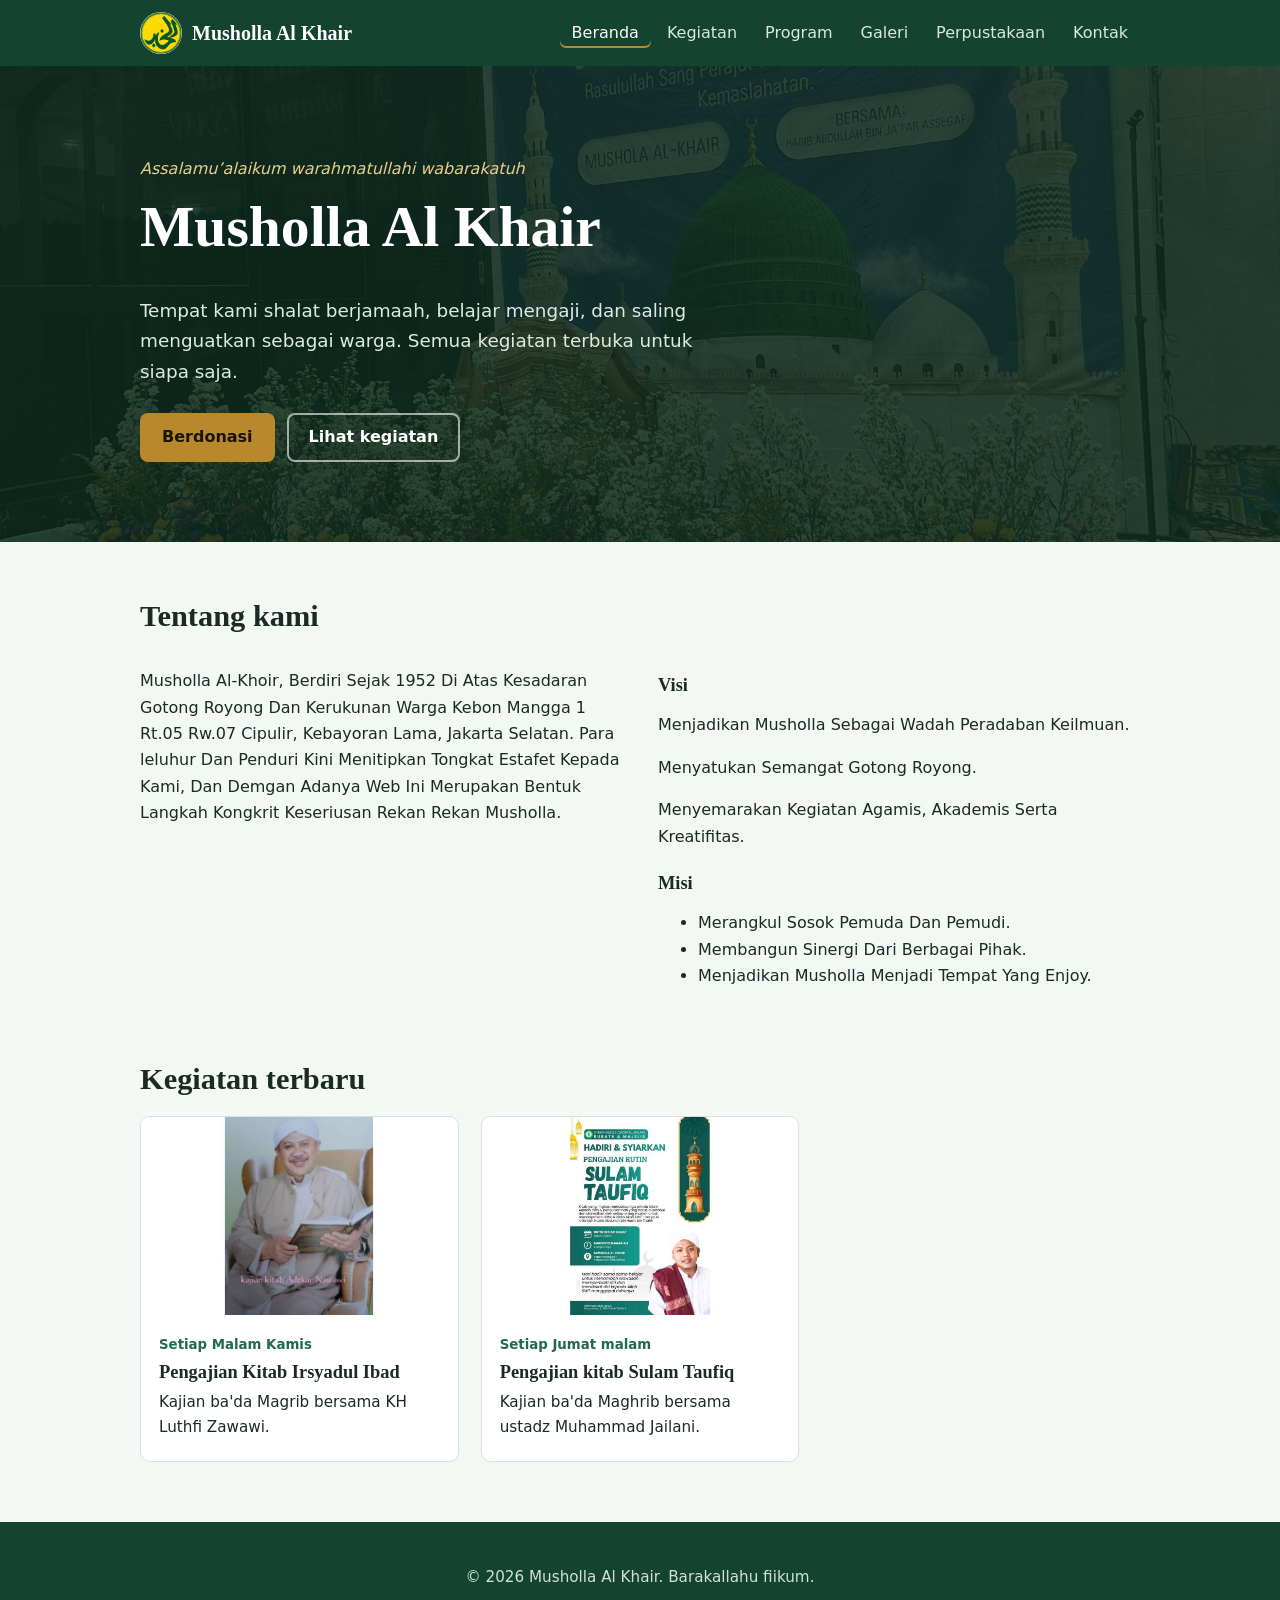
==== commit e3d6c850: "Update index.html" ====
--- a/index.html
+++ b/index.html
@@ -22,7 +22,7 @@
   <h2>Tentang kami</h2>
   <div class="two">
     <p>Musholla Al-Khoir, Berdiri Sejak 1952 Di Atas Kesadaran Gotong Royong Dan Kerukunan Warga Kebon Mangga 1 Rt.05 Rw.07 Cipulir, Kebayoran Lama, Jakarta Selatan. Para leluhur Dan Penduri Kini Menitipkan Tongkat Estafet Kepada Kami, Dan Demgan Adanya Web Ini Merupakan Bentuk Langkah Kongkrit Keseriusan Rekan Rekan Musholla.</p>
-    <div><h3>Visi</h3><p>Menjadikan Musholla Sebagai Wadah Peradaban Keilmuan.</p><p>Menyatukan Semangat Gotong Royong.</p><p>Menyemarakan Kegiatan Agamis, Akademis Serta Kreatifitas.</p><h3>Misi</h3><ul><li>Menghidupkan shalat berjamaah lima waktu.</li><li>Menyelenggarakan pengajian dan TPQ.</li><li>Mengelola infaq dan sedekah secara transparan.</li></ul></div>
+    <div><h3>Visi</h3><p>Menjadikan Musholla Sebagai Wadah Peradaban Keilmuan.</p><p>Menyatukan Semangat Gotong Royong.</p><p>Menyemarakan Kegiatan Agamis, Akademis Serta Kreatifitas.</p><h3>Misi</h3><ul><li>Merangkul Sosok Pemuda Dan Pemudi.</li><li>Membangun Sinergi Dari Berbagai Pihak.</li><li>Menjadikan Musholla Menjadi Tempat Yang Enjoy.</li></ul></div>
   </div>
 </section>
 <section class="wrap block">
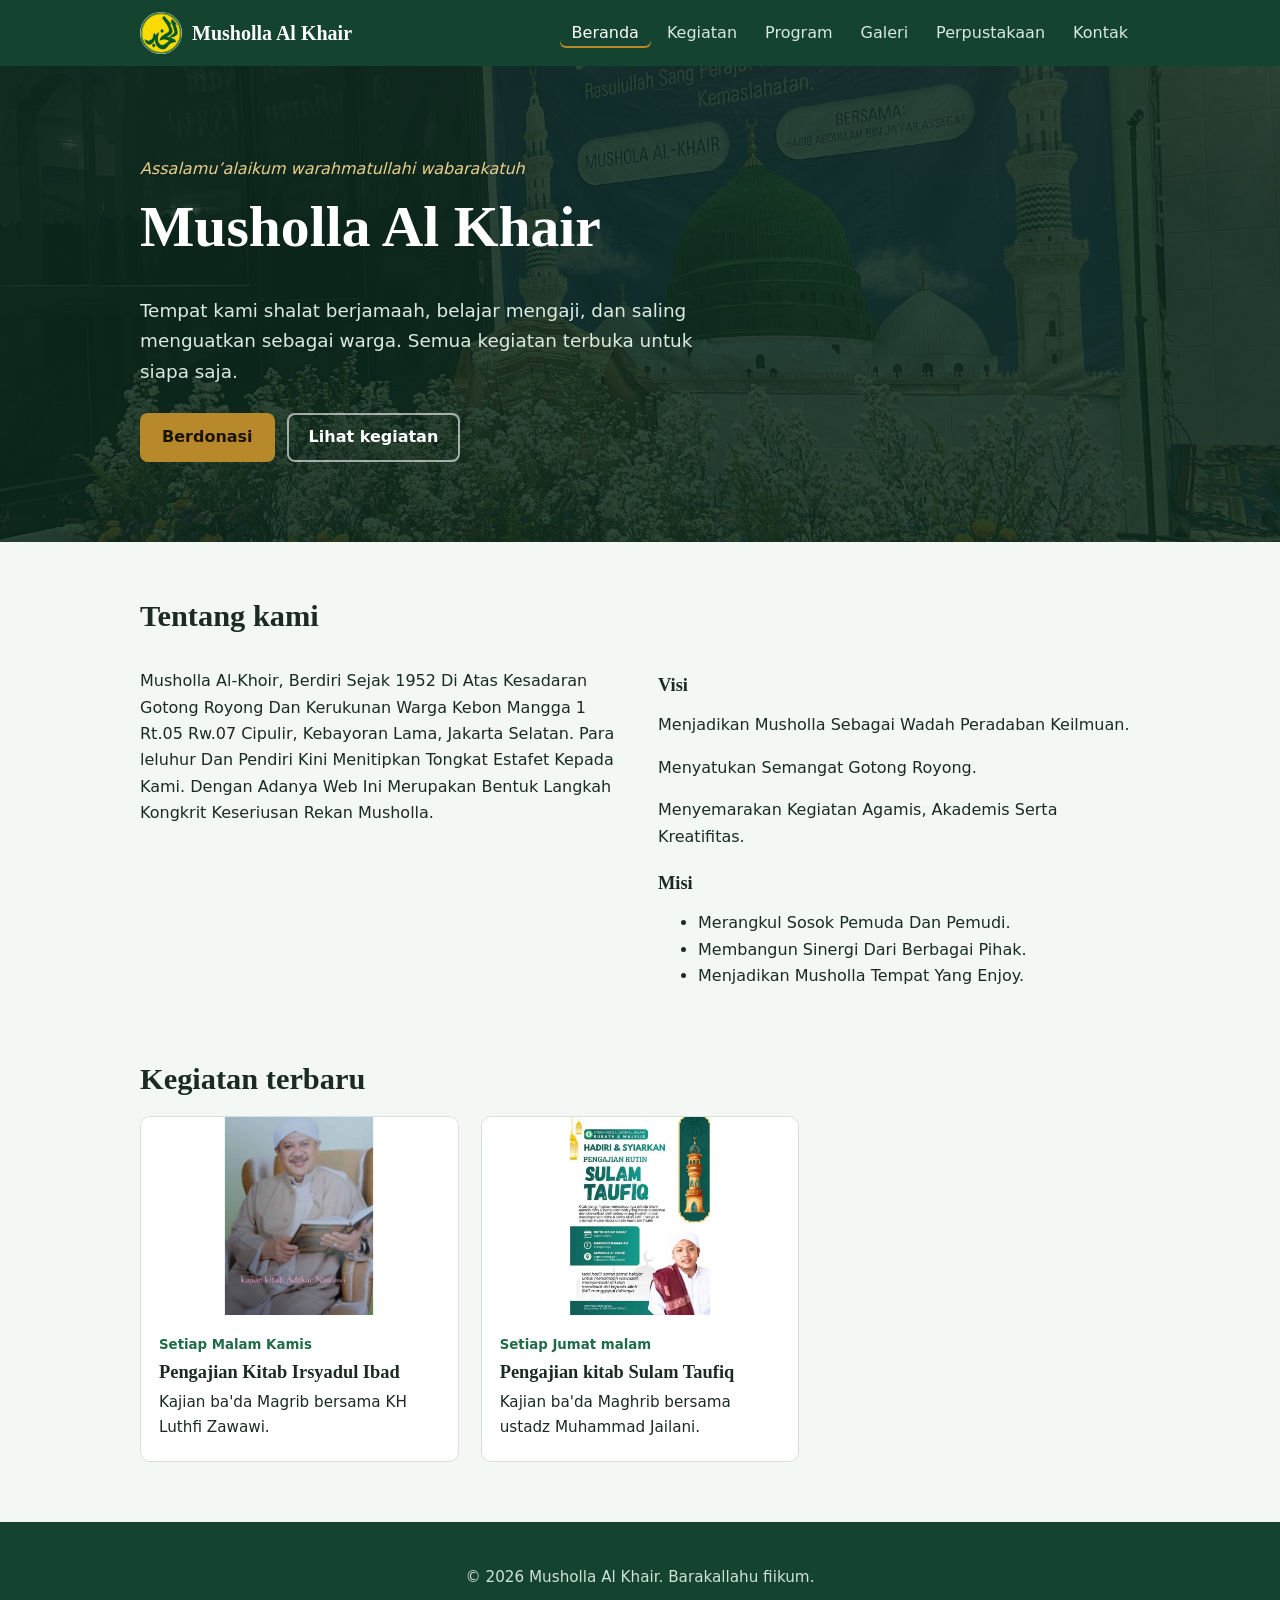
==== commit decbe230: "Update index.html" ====
--- a/index.html
+++ b/index.html
@@ -21,8 +21,8 @@
 <section class="wrap block">
   <h2>Tentang kami</h2>
   <div class="two">
-    <p>Musholla Al-Khoir, Berdiri Sejak 1952 Di Atas Kesadaran Gotong Royong Dan Kerukunan Warga Kebon Mangga 1 Rt.05 Rw.07 Cipulir, Kebayoran Lama, Jakarta Selatan. Para leluhur Dan Penduri Kini Menitipkan Tongkat Estafet Kepada Kami, Dan Demgan Adanya Web Ini Merupakan Bentuk Langkah Kongkrit Keseriusan Rekan Rekan Musholla.</p>
-    <div><h3>Visi</h3><p>Menjadikan Musholla Sebagai Wadah Peradaban Keilmuan.</p><p>Menyatukan Semangat Gotong Royong.</p><p>Menyemarakan Kegiatan Agamis, Akademis Serta Kreatifitas.</p><h3>Misi</h3><ul><li>Merangkul Sosok Pemuda Dan Pemudi.</li><li>Membangun Sinergi Dari Berbagai Pihak.</li><li>Menjadikan Musholla Menjadi Tempat Yang Enjoy.</li></ul></div>
+    <p>Musholla Al-Khoir, Berdiri Sejak 1952 Di Atas Kesadaran Gotong Royong Dan Kerukunan Warga Kebon Mangga 1 Rt.05 Rw.07 Cipulir, Kebayoran Lama, Jakarta Selatan. Para leluhur Dan Pendiri Kini Menitipkan Tongkat Estafet Kepada Kami. Dengan Adanya Web Ini Merupakan Bentuk Langkah Kongkrit Keseriusan Rekan Musholla.</p>
+    <div><h3>Visi</h3><p>Menjadikan Musholla Sebagai Wadah Peradaban Keilmuan.</p><p>Menyatukan Semangat Gotong Royong.</p><p>Menyemarakan Kegiatan Agamis, Akademis Serta Kreatifitas.</p><h3>Misi</h3><ul><li>Merangkul Sosok Pemuda Dan Pemudi.</li><li>Membangun Sinergi Dari Berbagai Pihak.</li><li>Menjadikan Musholla Tempat Yang Enjoy.</li></ul></div>
   </div>
 </section>
 <section class="wrap block">
